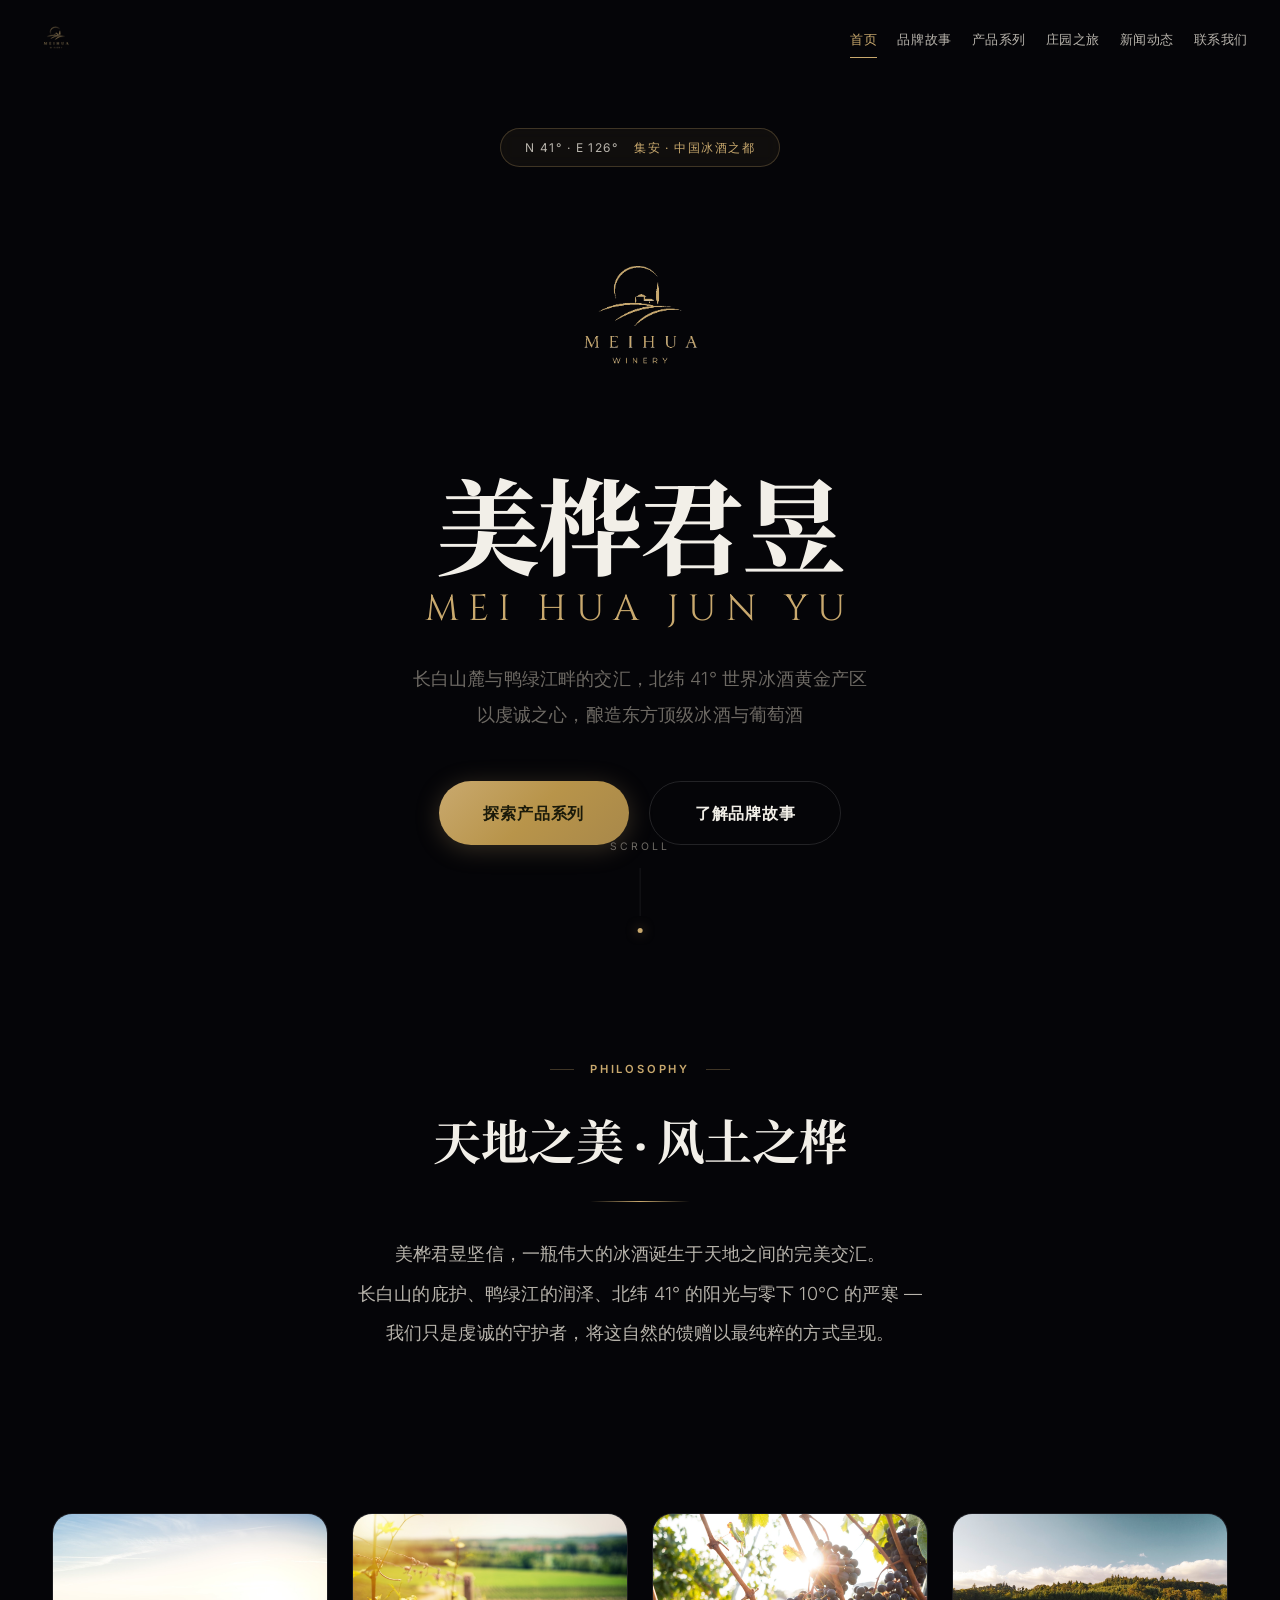
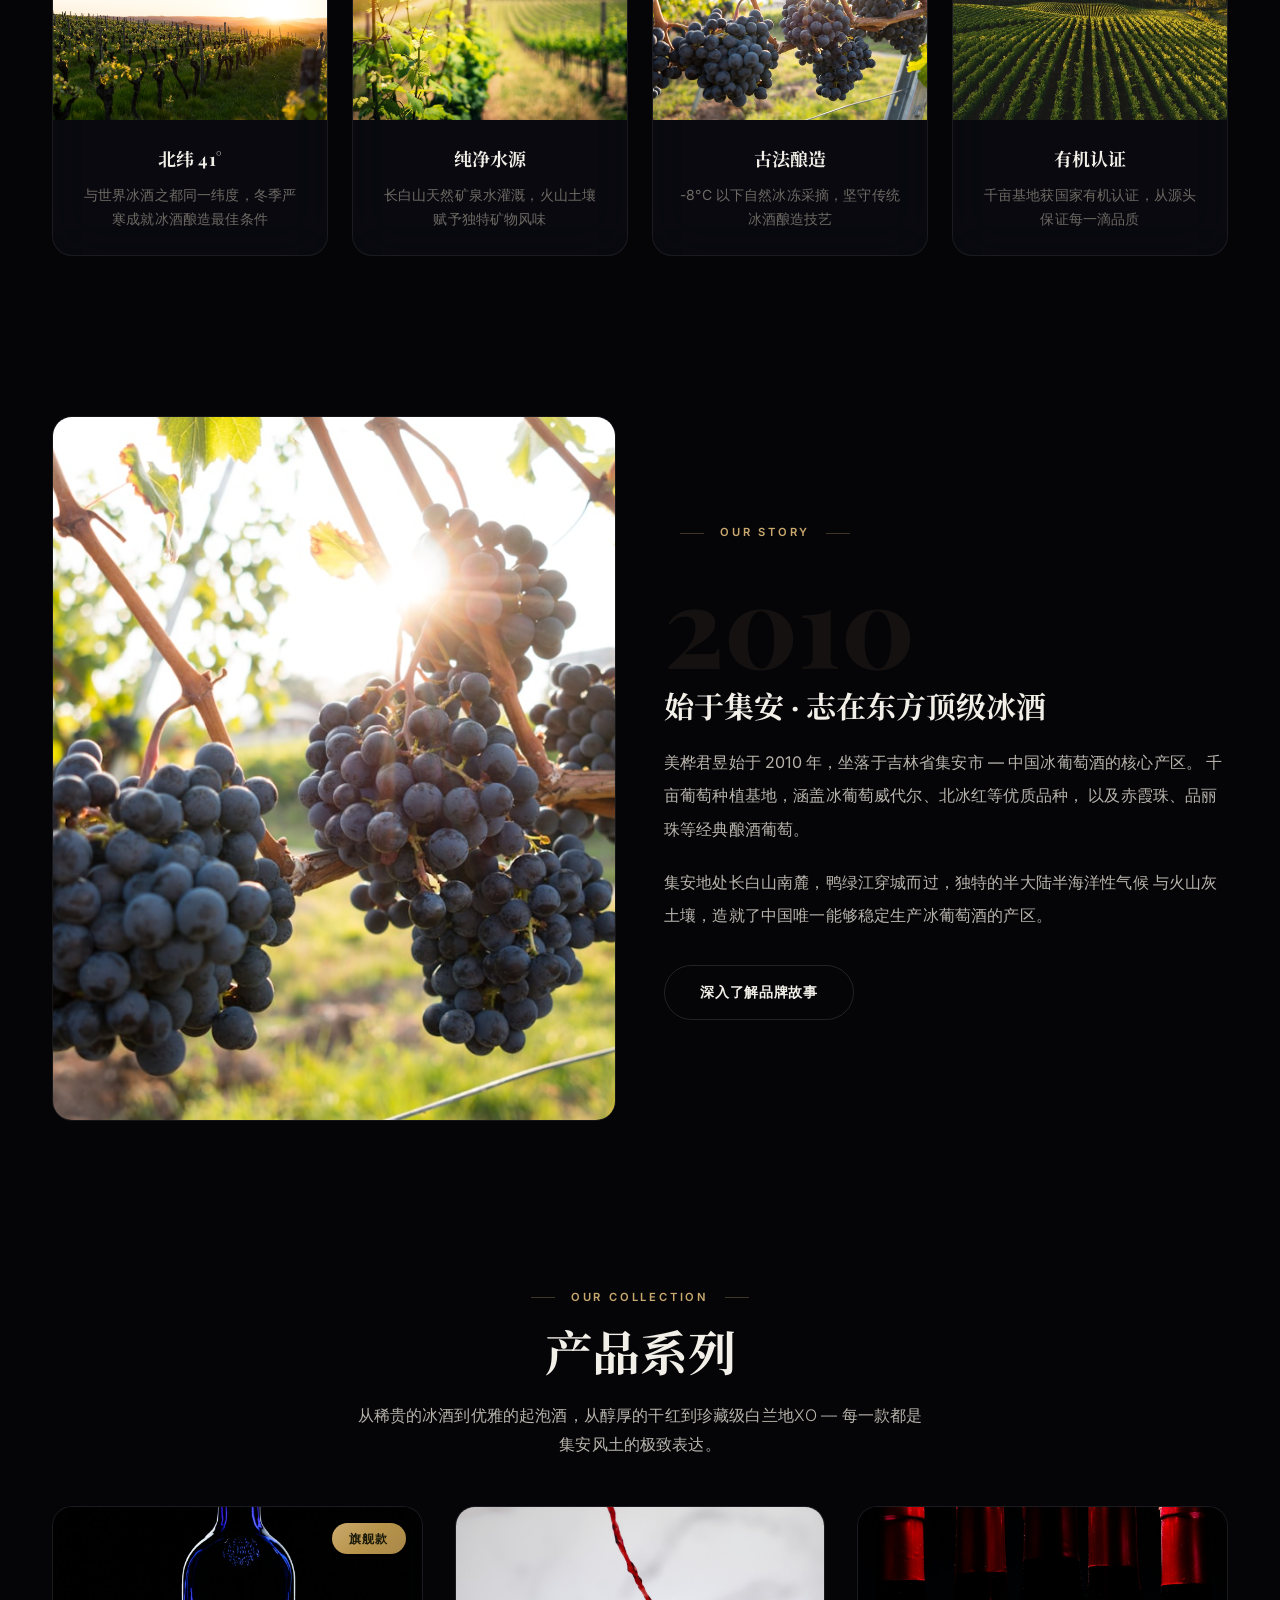
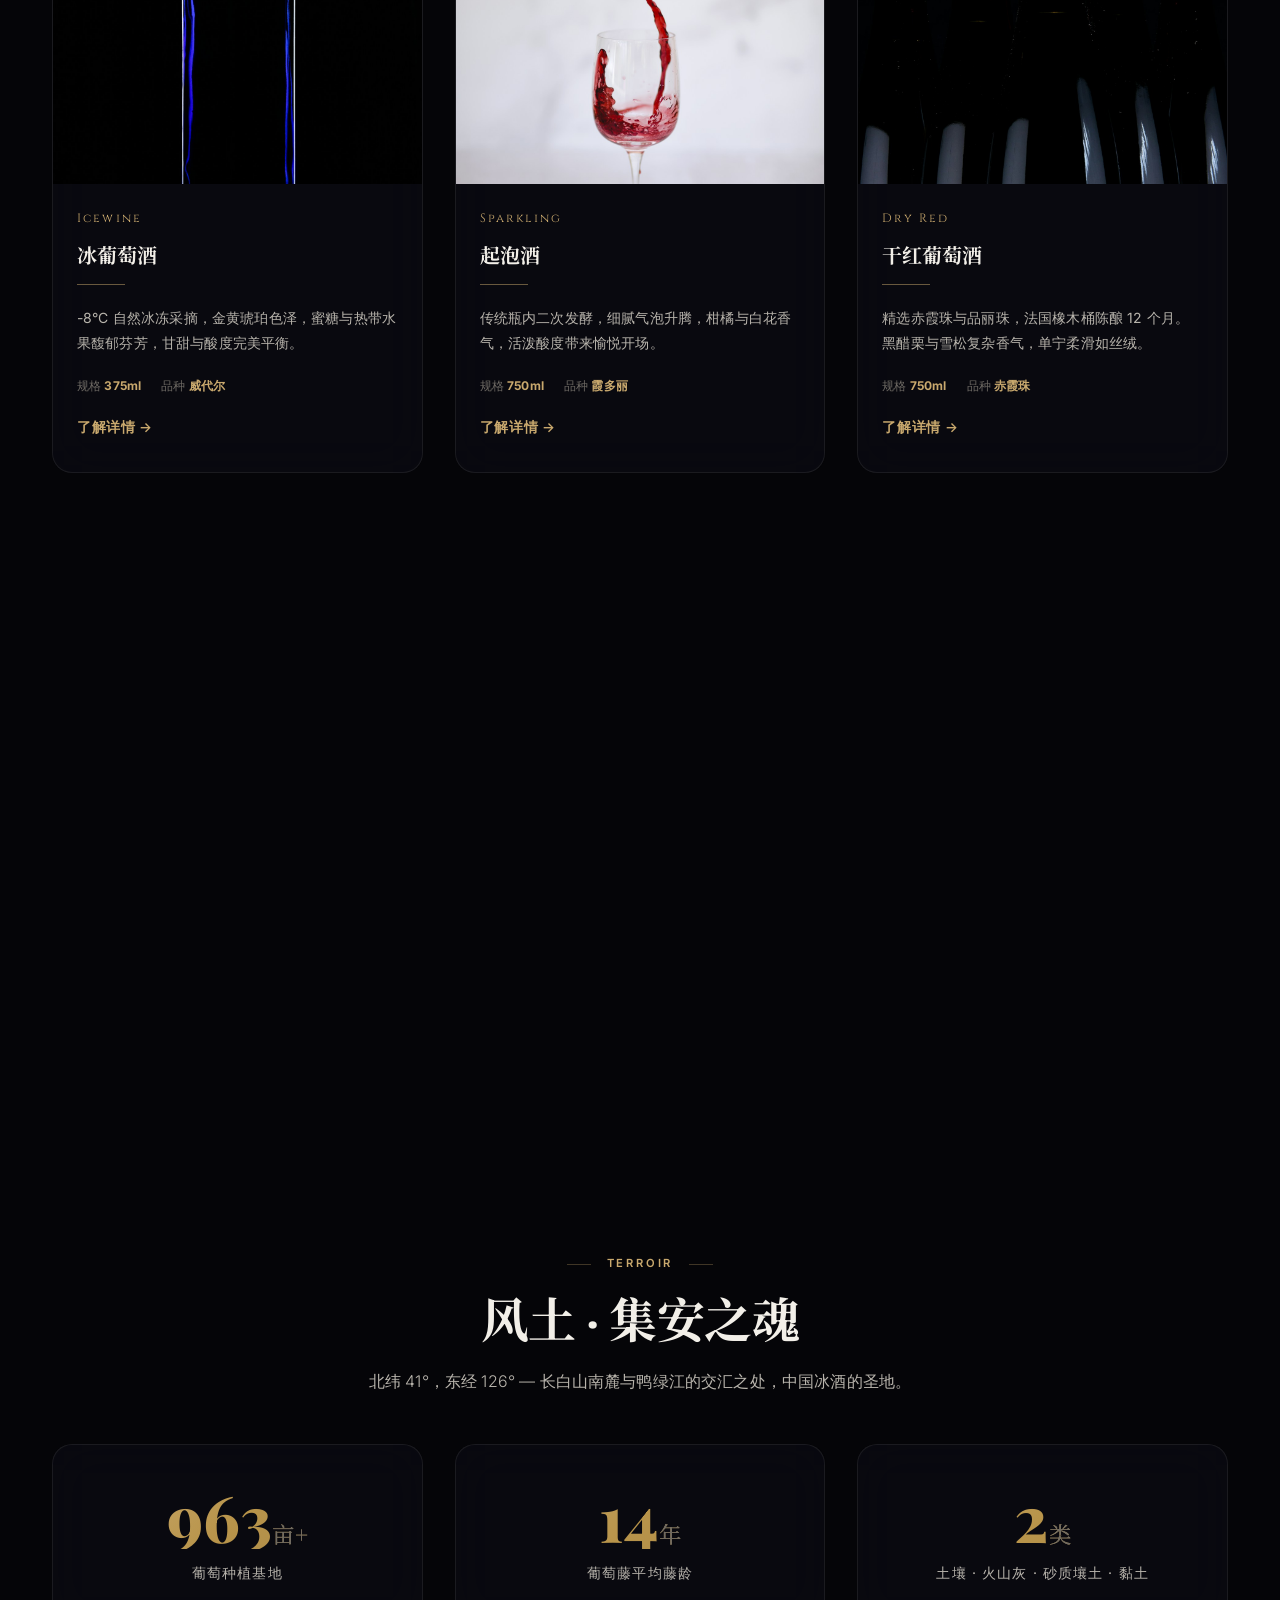
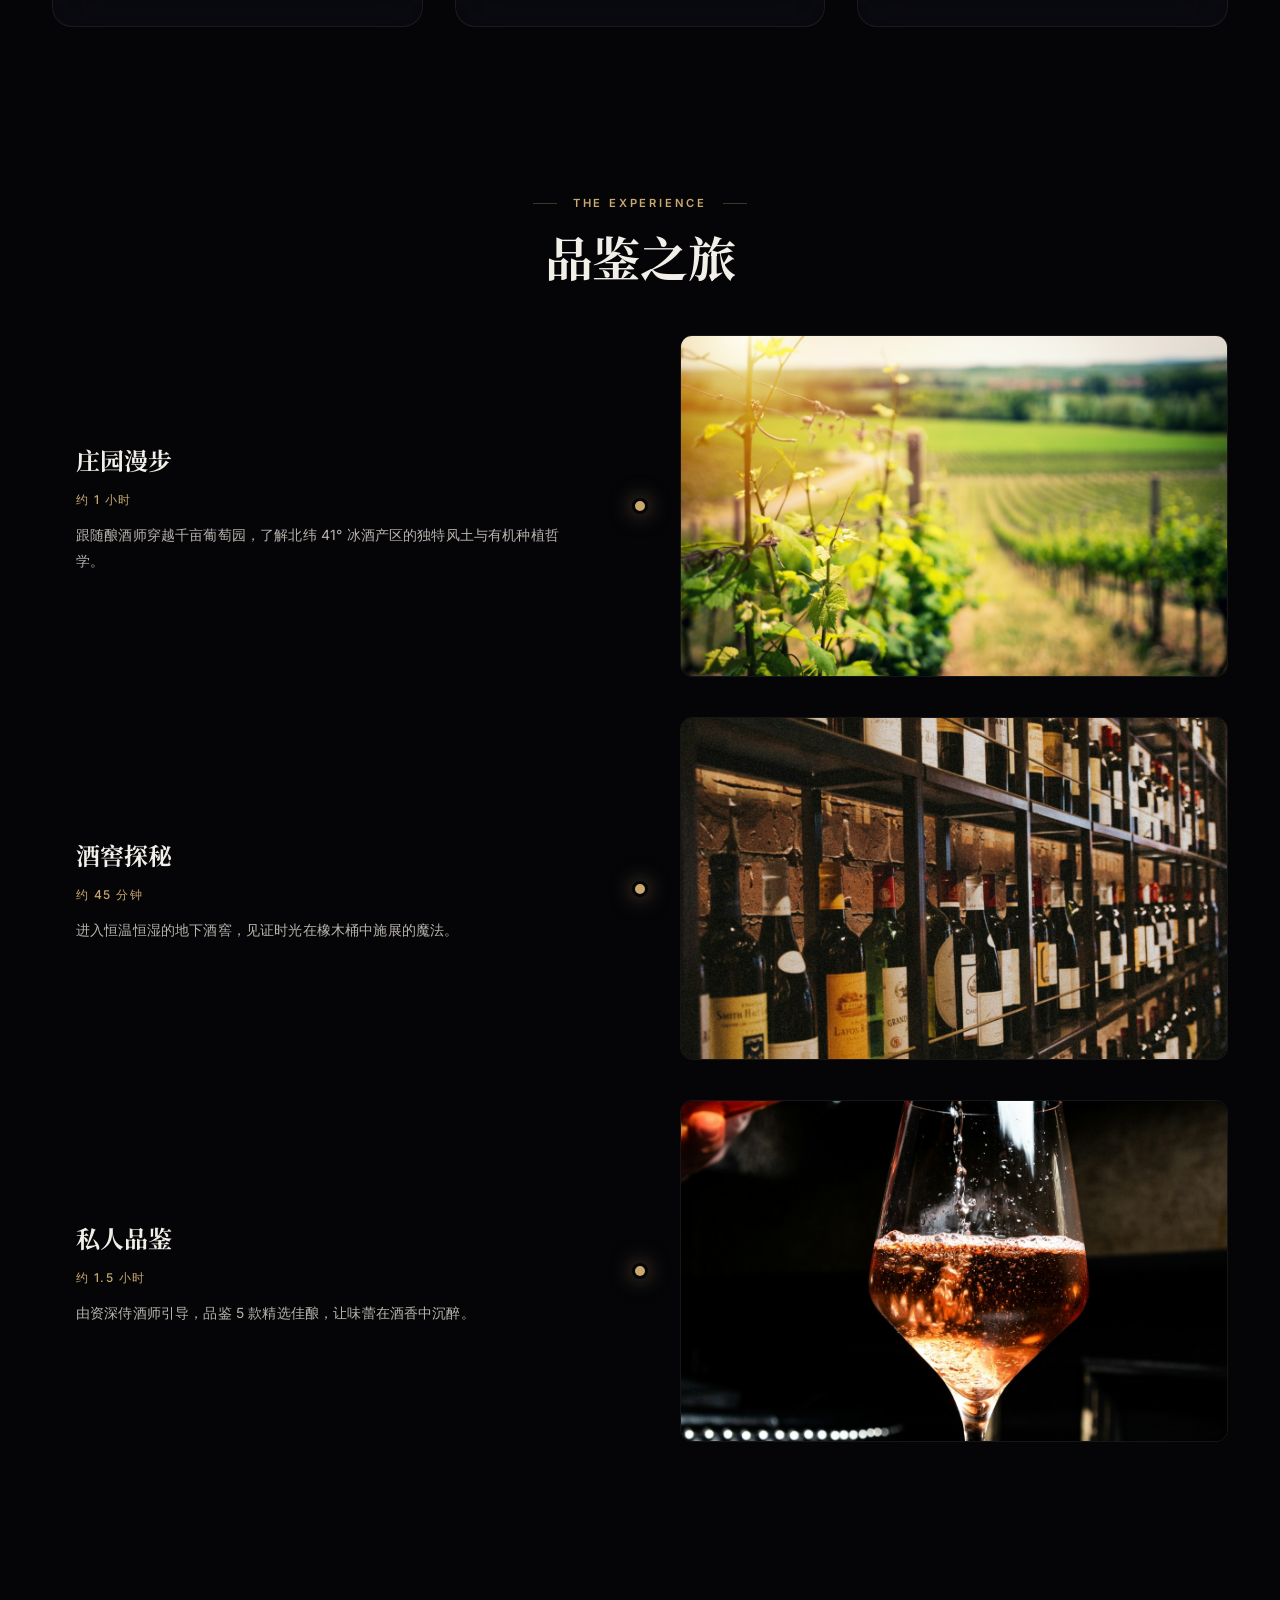
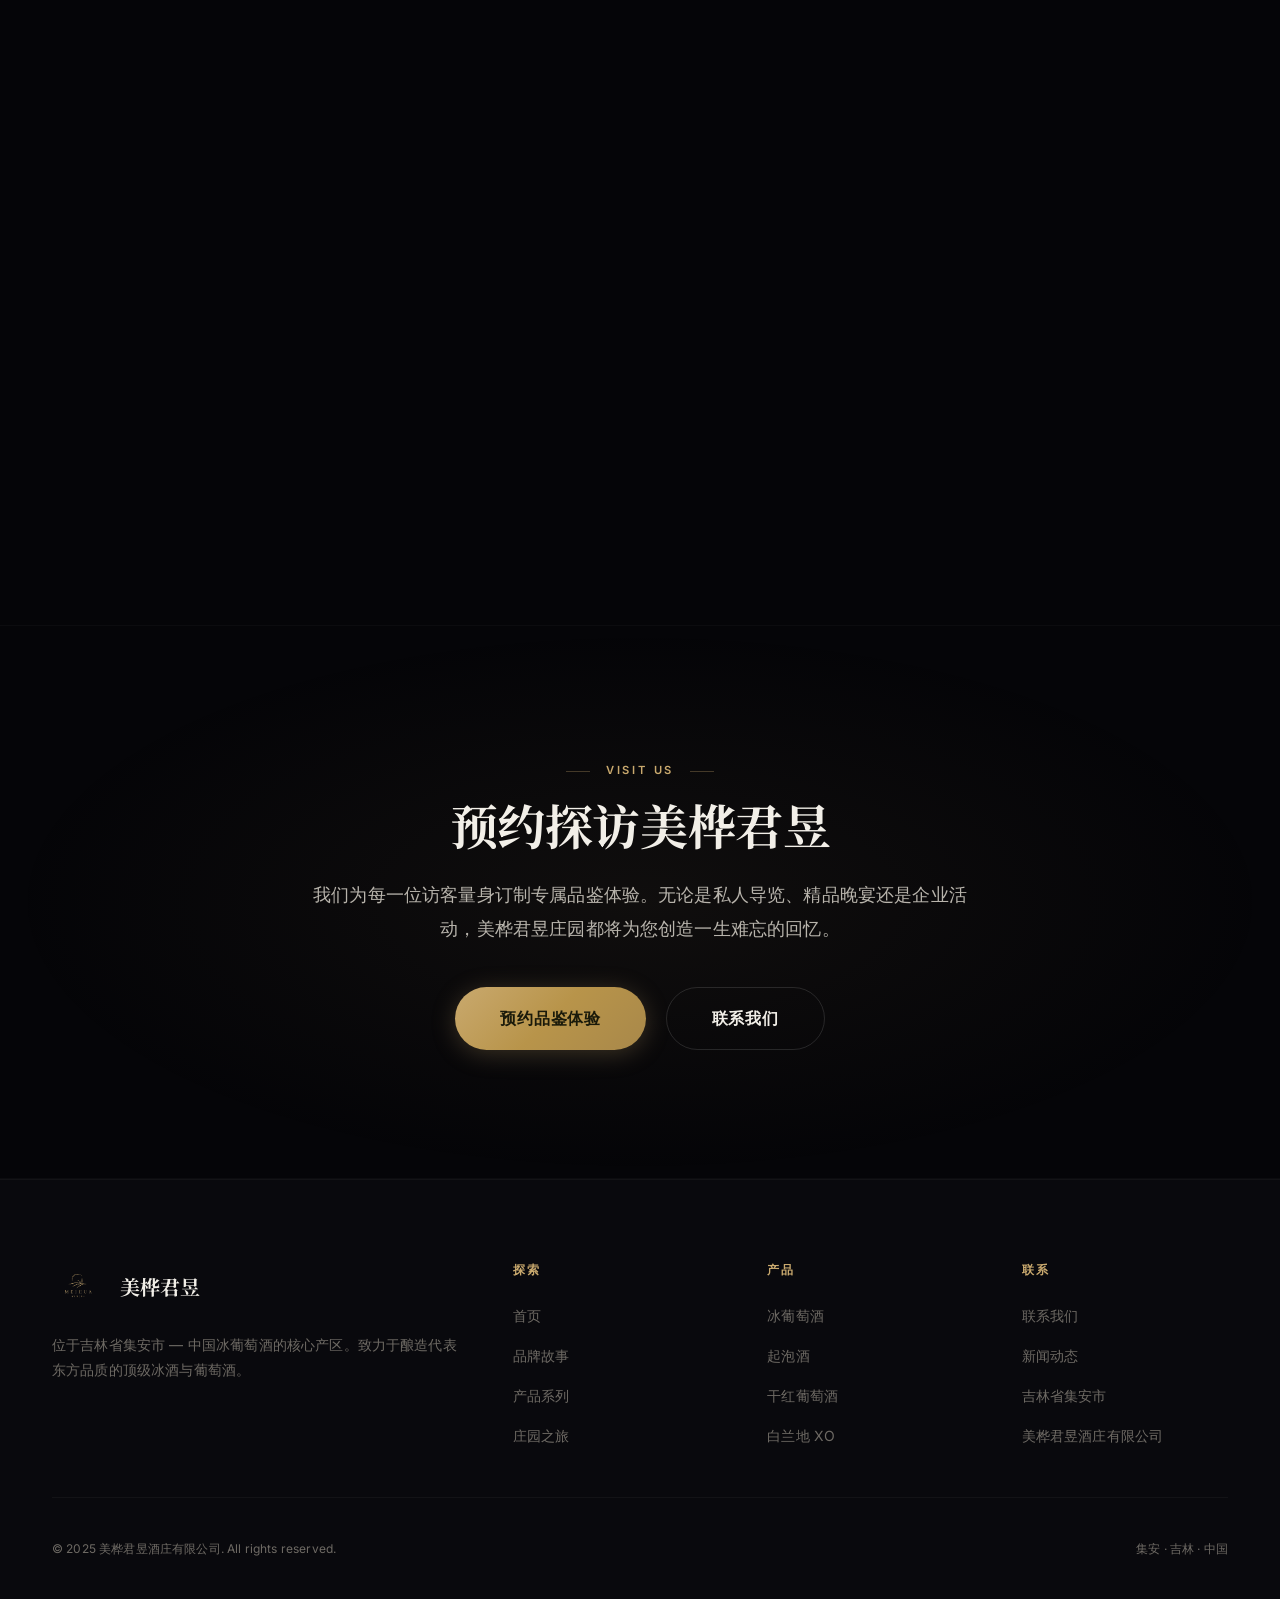
==== 2/index.html @ 8db1fc1c "Deploy second wine estate site under /2" ====
<!DOCTYPE html>
<html lang="zh-CN">
<head>
<meta charset="UTF-8">
<meta name="viewport" content="width=device-width, initial-scale=1.0">
<meta name="description" content="美桦君昱 — 集安冰葡萄酒庄园，北纬41°冰酒黄金产区，酿造冰葡萄酒、起泡酒、干红、白兰地XO。">
<title>美桦君昱 | 集安精品冰葡萄酒庄园</title>
<link rel="preconnect" href="https://fonts.googleapis.com">
<link rel="preconnect" href="https://fonts.gstatic.com" crossorigin>
<link href="https://fonts.googleapis.com/css2?family=Cinzel:wght@400;500;600;700&family=Inter:wght@300;400;500;600;700;800;900&family=Noto+Serif+SC:wght@400;500;600;700;900&family=Playfair+Display:ital,wght@0,400;0,500;0,600;0,700;0,800;1,400;1,500&display=swap" rel="stylesheet">
<link rel="stylesheet" href="css/main.css">
</head>
<body>

<div class="page-transition" aria-hidden="true"></div>

<nav class="nav" role="navigation" aria-label="主导航">
  <div class="nav-brand">
    <a href="index.html"><img src="img/logo-nav.png" alt="美桦君昱" class="nav-logo-img"></a>
    <span class="nav-brand-text latin" style="font-size:0.75rem;color:var(--text-muted);letter-spacing:0.15em;">MEI HUA JUN YU</span>
  </div>
  <ul class="nav-links">
    <li><a href="index.html" class="active">首页</a></li>
    <li><a href="about/index.html">品牌故事</a></li>
    <li><a href="products/index.html">产品系列</a></li>
    <li><a href="tourism/index.html">庄园之旅</a></li>
    <li><a href="news/index.html">新闻动态</a></li>
    <li><a href="contact/index.html">联系我们</a></li>
  </ul>
  <button class="nav-toggle" aria-label="打开菜单" aria-expanded="false"><span></span><span></span><span></span></button>
</nav>

<div class="mobile-nav" aria-hidden="true">
  <button class="mobile-nav-close" aria-label="关闭菜单">&times;</button>
  <a href="index.html">首页</a><a href="about/index.html">品牌故事</a><a href="products/index.html">产品系列</a><a href="tourism/index.html">庄园之旅</a><a href="news/index.html">新闻动态</a><a href="contact/index.html">联系我们</a>
</div>

<!-- Hero -->
<section class="hero" id="hero">
  <div class="hero-content">
    <div class="hero-badge reveal">
      <span>N 41&deg; · E 126&deg;</span>
      <span style="color:var(--gold);">集安 · 中国冰酒之都</span>
    </div>
    <div class="hero-logo reveal reveal-delay-1">
      <img src="img/logo-web.png" alt="美桦君昱">
    </div>
    <h1 class="hero-title display reveal reveal-delay-2">
      <span style="display:block;">美桦君昱</span>
      <span style="display:block;font-size:0.35em;font-family:var(--font-latin);font-weight:400;letter-spacing:0.25em;color:var(--gold);margin-top:var(--space-2);">MEI HUA JUN YU</span>
    </h1>
    <p class="hero-subtitle reveal reveal-delay-3">
      长白山麓与鸭绿江畔的交汇，北纬 41&deg; 世界冰酒黄金产区<br>
      以虔诚之心，酿造东方顶级冰酒与葡萄酒
    </p>
    <div class="hero-actions reveal reveal-delay-4">
      <a href="products/index.html" class="btn btn-primary btn-lg">探索产品系列</a>
      <a href="about/index.html" class="btn btn-glass btn-lg">了解品牌故事</a>
    </div>
  </div>
  <div class="scroll-indicator">
    <span>SCROLL</span>
    <div class="scroll-line"></div>
    <div class="scroll-dot"></div>
  </div>
</section>

<!-- Philosophy -->
<section class="section-sm">
  <div class="container container-narrow">
    <div class="text-center reveal">
      <span class="section-label">Philosophy</span>
    </div>
    <h2 class="heading-xl text-center reveal" style="margin:var(--space-4) 0 var(--space-8);">天地之美 · 风土之桦</h2>
    <div class="glass-divider reveal"></div>
    <p class="text-center reveal reveal-delay-1" style="color:var(--text-secondary);font-size:var(--text-lg);line-height:2.2;font-weight:300;">
      美桦君昱坚信，一瓶伟大的冰酒诞生于天地之间的完美交汇。<br>
      长白山的庇护、鸭绿江的润泽、北纬 41&deg; 的阳光与零下 10&deg;C 的严寒 —<br>
      我们只是虔诚的守护者，将这自然的馈赠以最纯粹的方式呈现。
    </p>
  </div>
</section>

<!-- Features -->
<section class="section-sm">
  <div class="container">
    <div class="grid-4">
      <div class="glass-card reveal" style="text-align:center;">
        <div class="wine-card-img"><img src="img/photos/photo-1543418219-44e30b057fea.jpg" alt="北纬41°" loading="lazy"></div>
        <div style="padding:var(--space-6);">
          <h4 style="font-family:var(--font-display);font-size:var(--text-lg);margin-bottom:var(--space-2);">北纬 41&deg;</h4>
          <p style="font-size:var(--text-sm);color:var(--text-muted);line-height:1.7;">与世界冰酒之都同一纬度，冬季严寒成就冰酒酿造最佳条件</p>
        </div>
      </div>
      <div class="glass-card reveal reveal-delay-1" style="text-align:center;">
        <div class="wine-card-img"><img src="img/photos/photo-1526137630052-dc2c4693f0d5.jpg" alt="长白山水源" loading="lazy"></div>
        <div style="padding:var(--space-6);">
          <h4 style="font-family:var(--font-display);font-size:var(--text-lg);margin-bottom:var(--space-2);">纯净水源</h4>
          <p style="font-size:var(--text-sm);color:var(--text-muted);line-height:1.7;">长白山天然矿泉水灌溉，火山土壤赋予独特矿物风味</p>
        </div>
      </div>
      <div class="glass-card reveal reveal-delay-2" style="text-align:center;">
        <div class="wine-card-img"><img src="img/photos/photo-1537640538966-79f369143f8f.jpg" alt="古法采摘" loading="lazy"></div>
        <div style="padding:var(--space-6);">
          <h4 style="font-family:var(--font-display);font-size:var(--text-lg);margin-bottom:var(--space-2);">古法酿造</h4>
          <p style="font-size:var(--text-sm);color:var(--text-muted);line-height:1.7;">-8&deg;C 以下自然冰冻采摘，坚守传统冰酒酿造技艺</p>
        </div>
      </div>
      <div class="glass-card reveal reveal-delay-3" style="text-align:center;">
        <div class="wine-card-img"><img src="img/photos/photo-1563514227147-6d2ff665a6a0.jpg" alt="有机种植" loading="lazy"></div>
        <div style="padding:var(--space-6);">
          <h4 style="font-family:var(--font-display);font-size:var(--text-lg);margin-bottom:var(--space-2);">有机认证</h4>
          <p style="font-size:var(--text-sm);color:var(--text-muted);line-height:1.7;">千亩基地获国家有机认证，从源头保证每一滴品质</p>
        </div>
      </div>
    </div>
  </div>
</section>

<!-- Brand Story Teaser -->
<section class="section-sm">
  <div class="container">
    <div class="grid-2">
      <div class="reveal-left">
        <div class="img-card" style="aspect-ratio:4/5;">
          <img src="img/photos/photo-1537640538966-79f369143f8f.jpg" alt="美桦君昱葡萄园" loading="lazy">
        </div>
      </div>
      <div class="reveal-right">
        <span class="section-label">Our Story</span>
        <div style="font-family:var(--font-display);font-size:7rem;font-weight:800;line-height:1;color:var(--gold);opacity:0.08;margin:var(--space-2) 0;">2010</div>
        <h3 class="heading-lg" style="margin-bottom:var(--space-5);">始于集安 · 志在东方顶级冰酒</h3>
        <p style="color:var(--text-secondary);line-height:2.1;margin-bottom:1.2rem;">
          美桦君昱始于 2010 年，坐落于吉林省集安市 — 中国冰葡萄酒的核心产区。
          千亩葡萄种植基地，涵盖冰葡萄威代尔、北冰红等优质品种，
          以及赤霞珠、品丽珠等经典酿酒葡萄。
        </p>
        <p style="color:var(--text-secondary);line-height:2.1;margin-bottom:2rem;">
          集安地处长白山南麓，鸭绿江穿城而过，独特的半大陆半海洋性气候
          与火山灰土壤，造就了中国唯一能够稳定生产冰葡萄酒的产区。
        </p>
        <a href="about/index.html" class="btn btn-glass">深入了解品牌故事</a>
      </div>
    </div>
  </div>
</section>

<!-- Products -->
<section class="section-sm">
  <div class="container">
    <div class="section-header">
      <span class="section-label reveal">Our Collection</span>
      <h2 class="heading-xl reveal">产品系列</h2>
      <p class="reveal reveal-delay-1">从稀贵的冰酒到优雅的起泡酒，从醇厚的干红到珍藏级白兰地XO — 每一款都是集安风土的极致表达。</p>
    </div>
    <div class="grid-3">
      <div class="wine-card reveal">
        <div class="wine-card-img">
          <img src="img/photos/photo-1557871318-4136a587b30a.jpg" alt="冰葡萄酒" loading="lazy">
          <div class="wine-card-badge">旗舰款</div>
        </div>
        <div class="wine-card-body">
          <div class="wine-card-type">Icewine</div>
          <h4 class="wine-card-name">冰葡萄酒</h4>
          <div class="wine-card-line"></div>
          <p class="wine-card-desc">-8&deg;C 自然冰冻采摘，金黄琥珀色泽，蜜糖与热带水果馥郁芬芳，甘甜与酸度完美平衡。</p>
          <div class="wine-card-meta">
            <div>规格 <strong style="color:var(--gold);">375ml</strong></div>
            <div>品种 <strong style="color:var(--gold);">威代尔</strong></div>
          </div>
          <a href="products/detail.html" style="display:inline-block;margin-top:1.25rem;color:var(--gold);font-size:0.85rem;font-weight:600;letter-spacing:0.05em;">了解详情 →</a>
        </div>
      </div>
      <div class="wine-card reveal reveal-delay-1">
        <div class="wine-card-img"><img src="img/photos/photo-1586636539865-52064fb82ba3.jpg" alt="起泡酒" loading="lazy"></div>
        <div class="wine-card-body">
          <div class="wine-card-type">Sparkling</div>
          <h4 class="wine-card-name">起泡酒</h4>
          <div class="wine-card-line"></div>
          <p class="wine-card-desc">传统瓶内二次发酵，细腻气泡升腾，柑橘与白花香气，活泼酸度带来愉悦开场。</p>
          <div class="wine-card-meta">
            <div>规格 <strong style="color:var(--gold);">750ml</strong></div>
            <div>品种 <strong style="color:var(--gold);">霞多丽</strong></div>
          </div>
          <a href="products/detail.html" style="display:inline-block;margin-top:1.25rem;color:var(--gold);font-size:0.85rem;font-weight:600;letter-spacing:0.05em;">了解详情 →</a>
        </div>
      </div>
      <div class="wine-card reveal reveal-delay-2">
        <div class="wine-card-img"><img src="img/photos/photo-1554230561-31bdc707b537.jpg" alt="干红" loading="lazy"></div>
        <div class="wine-card-body">
          <div class="wine-card-type">Dry Red</div>
          <h4 class="wine-card-name">干红葡萄酒</h4>
          <div class="wine-card-line"></div>
          <p class="wine-card-desc">精选赤霞珠与品丽珠，法国橡木桶陈酿 12 个月。黑醋栗与雪松复杂香气，单宁柔滑如丝绒。</p>
          <div class="wine-card-meta">
            <div>规格 <strong style="color:var(--gold);">750ml</strong></div>
            <div>品种 <strong style="color:var(--gold);">赤霞珠</strong></div>
          </div>
          <a href="products/detail.html" style="display:inline-block;margin-top:1.25rem;color:var(--gold);font-size:0.85rem;font-weight:600;letter-spacing:0.05em;">了解详情 →</a>
        </div>
      </div>
    </div>
    <div style="max-width:380px;margin:2.5rem auto 0;" class="reveal">
      <div class="wine-card">
        <div class="wine-card-img"><img src="img/photos/photo-1640785771979-b85145443664.jpg" alt="白兰地XO" loading="lazy"></div>
        <div class="wine-card-body text-center">
          <div class="wine-card-type" style="color:var(--wine-light);">Brandy XO</div>
          <h4 class="wine-card-name">白兰地 XO</h4>
          <div class="wine-card-line" style="background:var(--gradient-wine);margin-left:auto;margin-right:auto;"></div>
          <p class="wine-card-desc">法国利穆赞橡木桶陈酿 10 年以上，琥珀色酒液散发香草、干果与橡木醇厚芬芳，口感圆润绵长。</p>
          <div class="wine-card-meta" style="justify-content:center;">
            <div>规格 <strong style="color:var(--wine-light);">700ml</strong></div>
            <div>陈酿 <strong style="color:var(--wine-light);">10 年+</strong></div>
          </div>
          <a href="products/detail.html" style="display:inline-block;margin-top:1.25rem;color:var(--wine-light);font-size:0.85rem;font-weight:600;letter-spacing:0.05em;">了解详情 →</a>
        </div>
      </div>
    </div>
  </div>
</section>

<!-- Terroir Stats -->
<section class="section-sm">
  <div class="container">
    <div class="section-header">
      <span class="section-label reveal">Terroir</span>
      <h2 class="heading-xl reveal">风土 · 集安之魂</h2>
      <p class="reveal reveal-delay-1">北纬 41&deg;，东经 126&deg; — 长白山南麓与鸭绿江的交汇之处，中国冰酒的圣地。</p>
    </div>
    <div class="grid-3">
      <div class="stat-card reveal">
        <div class="stat-number" data-count="1000">0<span>亩+</span></div>
        <div class="stat-label">葡萄种植基地</div>
      </div>
      <div class="stat-card reveal reveal-delay-1">
        <div class="stat-number" data-count="15">0<span>年</span></div>
        <div class="stat-label">葡萄藤平均藤龄</div>
      </div>
      <div class="stat-card reveal reveal-delay-2">
        <div class="stat-number" data-count="3">0<span>类</span></div>
        <div class="stat-label">土壤 · 火山灰 · 砂质壤土 · 黏土</div>
      </div>
    </div>
  </div>
</section>

<!-- Experience Timeline -->
<section class="section-sm">
  <div class="container">
    <div class="section-header">
      <span class="section-label reveal">The Experience</span>
      <h2 class="heading-xl reveal">品鉴之旅</h2>
    </div>
    <div class="timeline">
      <div class="timeline-item reveal">
        <div class="timeline-content"><h4>庄园漫步</h4><div class="time">约 1 小时</div><p>跟随酿酒师穿越千亩葡萄园，了解北纬 41&deg; 冰酒产区的独特风土与有机种植哲学。</p></div>
        <div class="timeline-dot"></div>
        <img class="timeline-img" src="img/photos/photo-1526137630052-dc2c4693f0d5.jpg" alt="庄园漫步" loading="lazy">
      </div>
      <div class="timeline-item reveal">
        <img class="timeline-img" src="img/photos/photo-1578911373434-0cb395d2cbfb.jpg" alt="酒窖探秘" loading="lazy">
        <div class="timeline-dot"></div>
        <div class="timeline-content"><h4>酒窖探秘</h4><div class="time">约 45 分钟</div><p>进入恒温恒湿的地下酒窖，见证时光在橡木桶中施展的魔法。</p></div>
      </div>
      <div class="timeline-item reveal">
        <div class="timeline-content"><h4>私人品鉴</h4><div class="time">约 1.5 小时</div><p>由资深侍酒师引导，品鉴 5 款精选佳酿，让味蕾在酒香中沉醉。</p></div>
        <div class="timeline-dot"></div>
        <img class="timeline-img" src="img/photos/photo-1547595628-c61a29f496f0.jpg" alt="私人品鉴" loading="lazy">
      </div>
    </div>
    <div class="text-center reveal" style="margin-top:var(--space-12);">
      <a href="tourism/index.html" class="btn btn-primary btn-lg">探索庄园体验</a>
    </div>
  </div>
</section>

<!-- Gallery -->
<section class="section-sm">
  <div class="container">
    <div class="section-header">
      <span class="section-label reveal">Gallery</span>
      <h2 class="heading-xl reveal">庄园掠影</h2>
    </div>
    <div class="gallery-grid">
      <div class="img-card reveal" style="aspect-ratio:1;"><img src="img/photos/photo-1563514227147-6d2ff665a6a0.jpg" alt="庄园全景" loading="lazy"><div class="img-card-overlay"><h5>庄园全景</h5><span>集安 · 吉林</span></div></div>
      <div class="img-card reveal reveal-delay-1" style="aspect-ratio:1;"><img src="img/photos/photo-1537640538966-79f369143f8f.jpg" alt="手工采摘" loading="lazy"><div class="img-card-overlay"><h5>手工采摘</h5><span>每年冬季</span></div></div>
      <div class="img-card reveal reveal-delay-2" style="aspect-ratio:1;"><img src="img/photos/photo-1560089168-4169937e37d5.jpg" alt="橡木桶陈酿" loading="lazy"><div class="img-card-overlay"><h5>橡木桶陈酿</h5><span>法国橡木桶</span></div></div>
      <div class="img-card reveal reveal-delay-3" style="aspect-ratio:1;"><img src="img/photos/photo-1585553616435-2dc0a54e271d.jpg" alt="庄园品鉴厅" loading="lazy"><div class="img-card-overlay"><h5>私享品鉴厅</h5><span>庄园内部</span></div></div>
    </div>
  </div>
</section>

<!-- CTA -->
<section class="cta-section" id="visit">
  <div class="cta-content">
    <span class="section-label reveal">Visit Us</span>
    <h2 class="heading-xl reveal">预约探访美桦君昱</h2>
    <p class="reveal reveal-delay-1">我们为每一位访客量身订制专属品鉴体验。无论是私人导览、精品晚宴还是企业活动，美桦君昱庄园都将为您创造一生难忘的回忆。</p>
    <div class="cta-buttons reveal reveal-delay-2">
      <a href="tourism/index.html" class="btn btn-primary btn-lg">预约品鉴体验</a>
      <a href="contact/index.html" class="btn btn-glass btn-lg">联系我们</a>
    </div>
  </div>
</section>

<footer class="footer" role="contentinfo">
  <div class="container">
    <div class="footer-grid">
      <div>
        <div class="footer-brand"><img src="img/logo-web.png" alt="美桦君昱" class="footer-logo"><span class="footer-brand-name">美桦君昱</span></div>
        <p class="footer-desc">位于吉林省集安市 — 中国冰葡萄酒的核心产区。致力于酿造代表东方品质的顶级冰酒与葡萄酒。</p>
      </div>
      <div><h6>探索</h6><ul><li><a href="index.html">首页</a></li><li><a href="about/index.html">品牌故事</a></li><li><a href="products/index.html">产品系列</a></li><li><a href="tourism/index.html">庄园之旅</a></li></ul></div>
      <div><h6>产品</h6><ul><li><a href="products/index.html">冰葡萄酒</a></li><li><a href="products/index.html">起泡酒</a></li><li><a href="products/index.html">干红葡萄酒</a></li><li><a href="products/index.html">白兰地 XO</a></li></ul></div>
      <div><h6>联系</h6><ul><li><a href="contact/index.html">联系我们</a></li><li><a href="news/index.html">新闻动态</a></li><li><a href="#">吉林省集安市</a></li><li><a href="#">美桦君昱酒庄有限公司</a></li></ul></div>
    </div>
    <div class="footer-bottom"><span>&copy; 2025 美桦君昱酒庄有限公司. All rights reserved.</span><span>集安 · 吉林 · 中国</span></div>
  </div>
</footer>

<button class="back-to-top" aria-label="返回顶部">
  <svg width="16" height="16" viewBox="0 0 24 24" fill="none" stroke="currentColor" stroke-width="2"><path d="M18 15l-6-6-6 6"/></svg>
</button>

<script src="js/main.js"></script>
</body>
</html>
---- 2/css/main.css ----
/* ============================================================
   美桦君昱 MEI HUA JUN YU — Main CSS v6.0
   Refined Liquid Glass Design System
   Enhanced typography, spacing, and visual hierarchy
   ============================================================ */

/* ----- Design Tokens ----- */
:root {
  --bg-deep: #050508;
  --bg-primary: #09090d;
  --bg-secondary: #0e0e16;
  --bg-card: #111118;

  --gold: #c9a96e;
  --gold-light: #dfc390;
  --gold-dark: #a8884a;
  --gold-pale: rgba(201,169,110,0.08);
  --wine: #a8325a;
  --wine-light: #c94a72;
  --wine-dark: #7a1f3d;

  --text-primary: #f2efe8;
  --text-secondary: #b8b4ac;
  --text-muted: #6e6a64;

  --glass-bg: rgba(14, 14, 22, 0.55);
  --glass-border: rgba(255, 255, 255, 0.07);
  --glass-border-hover: rgba(201,169,110,0.25);
  --glass-blur: 24px;

  --font-body: 'Inter', -apple-system, BlinkMacSystemFont, sans-serif;
  --font-display: 'Playfair Display', 'Noto Serif SC', serif;
  --font-latin: 'Cinzel', serif;
  --font-sc: 'Noto Serif SC', serif;

  --nav-height: 76px;

  --text-xs: 0.75rem;
  --text-sm: 0.875rem;
  --text-base: 1rem;
  --text-lg: 1.125rem;
  --text-xl: 1.25rem;
  --text-2xl: 1.5rem;
  --text-3xl: 1.875rem;
  --text-4xl: 2.25rem;
  --text-5xl: 3rem;
  --text-6xl: 4rem;
  --text-7xl: 5rem;
  --text-8xl: 6.5rem;

  --space-1: 0.25rem;
  --space-2: 0.5rem;
  --space-3: 0.75rem;
  --space-4: 1rem;
  --space-5: 1.25rem;
  --space-6: 1.5rem;
  --space-8: 2rem;
  --space-10: 2.5rem;
  --space-12: 3rem;
  --space-16: 4rem;
  --space-20: 5rem;
  --space-24: 6rem;
  --space-32: 8rem;

  --radius-sm: 8px;
  --radius-md: 12px;
  --radius-lg: 20px;
  --radius-xl: 28px;

  --gradient-gold: linear-gradient(135deg, var(--gold) 0%, #b8944a 50%, var(--gold-dark) 100%);
  --gradient-wine: linear-gradient(135deg, var(--wine-light) 0%, var(--wine) 100%);
  --gradient-overlay: radial-gradient(ellipse at center, rgba(201,169,110,0.06) 0%, transparent 70%);
}

/* ----- Reset ----- */
*, *::before, *::after { box-sizing: border-box; margin: 0; padding: 0; }
html { scroll-behavior: smooth; -webkit-font-smoothing: antialiased; -moz-osx-font-smoothing: grayscale; }
body {
  font-family: var(--font-body);
  font-size: var(--text-base);
  line-height: 1.75;
  color: var(--text-primary);
  background: var(--bg-deep);
  overflow-x: hidden;
  min-height: 100vh;
  letter-spacing: 0.01em;
}
img { max-width: 100%; height: auto; display: block; }
a { color: inherit; text-decoration: none; transition: color 0.3s ease, border-color 0.3s ease; }
ul { list-style: none; }

/* ----- Particle & Splash Canvas ----- */
#particle-canvas, #splash-canvas {
  position: fixed; top: 0; left: 0; width: 100%; height: 100%;
  pointer-events: none; z-index: 0;
}
#splash-canvas { mix-blend-mode: screen; z-index: 0; }

/* ----- Page Transition ----- */
.page-transition {
  position: fixed; inset: 0; z-index: 9999;
  background: var(--bg-deep);
  opacity: 0; pointer-events: none;
  transition: opacity 0.5s ease;
}
.page-transition.active { opacity: 1; pointer-events: all; }

/* ============================================================
   NAVIGATION
   ============================================================ */
.nav {
  position: fixed; top: 0; left: 0; right: 0; z-index: 1000;
  display: flex; align-items: center; justify-content: space-between;
  padding: 0 var(--space-8);
  height: var(--nav-height);
  transition: background 0.5s, backdrop-filter 0.5s, box-shadow 0.5s;
}
.nav.scrolled {
  background: rgba(5,5,8,0.78);
  backdrop-filter: blur(20px);
  -webkit-backdrop-filter: blur(20px);
  box-shadow: 0 1px 0 rgba(255,255,255,0.04);
}
.nav-brand { display: flex; align-items: center; gap: var(--space-3); }
.nav-logo-img { height: 48px; width: auto; }
.nav-brand-text { display: none; }
.nav-links { display: flex; gap: var(--space-5); align-items: center; flex-shrink: 0; }
.nav-links a {
  font-size: 0.82rem; font-weight: 500;
  letter-spacing: 0.04em; color: var(--text-secondary);
  position: relative; padding: var(--space-2) 0;
  transition: color 0.3s; white-space: nowrap;
}
.nav-links a::after {
  content: ''; position: absolute; bottom: -3px; left: 0; width: 0; height: 1.5px;
  background: var(--gold); transition: width 0.35s cubic-bezier(0.4, 0, 0.2, 1);
}
.nav-links a:hover, .nav-links a.active { color: var(--gold); }
.nav-links a:hover::after, .nav-links a.active::after { width: 100%; }

.nav-toggle {
  display: none; flex-direction: column; gap: 6px;
  background: none; border: none; cursor: pointer; padding: 4px; z-index: 1001;
}
.nav-toggle span {
  display: block; width: 26px; height: 1.5px;
  background: var(--text-primary); border-radius: 1px;
  transition: transform 0.3s ease, opacity 0.2s ease;
}
.nav-toggle.active span:nth-child(1) { transform: translateY(7.5px) rotate(45deg); }
.nav-toggle.active span:nth-child(2) { opacity: 0; }
.nav-toggle.active span:nth-child(3) { transform: translateY(-7.5px) rotate(-45deg); }

/* Mobile Nav */
.mobile-nav {
  position: fixed; inset: 0; z-index: 999;
  background: rgba(5,5,8,0.97);
  backdrop-filter: blur(24px);
  -webkit-backdrop-filter: blur(24px);
  display: flex; flex-direction: column; align-items: center; justify-content: center; gap: var(--space-10);
  opacity: 0; pointer-events: none; transition: opacity 0.45s ease;
}
.mobile-nav.open { opacity: 1; pointer-events: all; }
.mobile-nav a {
  font-size: var(--text-3xl); font-family: var(--font-display); font-weight: 500;
  color: var(--text-secondary); letter-spacing: 0.1em;
  transition: color 0.3s;
}
.mobile-nav a:hover { color: var(--gold); }
.mobile-nav-close {
  position: absolute; top: var(--space-6); right: var(--space-8);
  background: none; border: none; font-size: 2rem; line-height: 1; color: var(--text-secondary);
  cursor: pointer; transition: color 0.3s;
}
.mobile-nav-close:hover { color: var(--gold); }

/* ============================================================
   HERO — HOME
   ============================================================ */
.hero {
  position: relative; min-height: 100vh; min-height: 100dvh;
  display: flex; align-items: center; justify-content: center; text-align: center;
  padding: var(--space-32) var(--space-8); z-index: 1;
}
.hero-content { max-width: 860px; position: relative; }
.hero-badge {
  display: inline-flex; gap: var(--space-4); align-items: center;
  padding: var(--space-2) var(--space-6);
  border: 1px solid rgba(201,169,110,0.25);
  border-radius: 100px;
  font-size: var(--text-xs); letter-spacing: 0.12em;
  color: var(--text-secondary); margin-bottom: var(--space-10);
  background: rgba(201,169,110,0.06);
  backdrop-filter: blur(8px);
  -webkit-backdrop-filter: blur(8px);
}
.hero-logo { margin-bottom: var(--space-10); }
.hero-logo img { width: 220px; max-width: 80vw; margin: 0 auto; }
.hero-title {
  font-family: var(--font-display); font-size: var(--text-8xl);
  font-weight: 800; line-height: 1.1; margin-bottom: var(--space-8);
  letter-spacing: -0.02em;
}
.hero-subtitle {
  font-size: var(--text-lg); color: var(--text-muted);
  line-height: 2; margin-bottom: var(--space-12); font-weight: 300;
  max-width: 560px; margin-left: auto; margin-right: auto;
}
.hero-actions { display: flex; gap: var(--space-5); justify-content: center; flex-wrap: wrap; }

/* Scroll Indicator */
.scroll-indicator {
  position: absolute; bottom: var(--space-10); left: 50%; transform: translateX(-50%);
  display: flex; flex-direction: column; align-items: center; gap: var(--space-3);
  font-size: 0.65rem; letter-spacing: 0.3em; color: var(--text-muted);
}
.scroll-line { width: 1px; height: 48px; background: rgba(255,255,255,0.08); }
.scroll-dot {
  width: 5px; height: 5px; border-radius: 50%; background: var(--gold);
  box-shadow: 0 0 12px rgba(201,169,110,0.6);
  animation: scrollPulse 2.2s ease-in-out infinite;
}
@keyframes scrollPulse {
  0%, 100% { opacity: 0.2; transform: translateY(-24px); }
  50% { opacity: 1; transform: translateY(0); }
}

/* ============================================================
   PAGE HERO (INNER PAGES)
   ============================================================ */
.page-hero {
  position: relative; height: 58vh; min-height: 420px;
  display: flex; align-items: center; justify-content: center; text-align: center;
  overflow: hidden; z-index: 1;
}
.page-hero-bg { position: absolute; inset: 0; }
.page-hero-bg img { width: 100%; height: 100%; object-fit: cover; }
.page-hero-bg::after {
  content: ''; position: absolute; inset: 0;
  background: linear-gradient(to bottom,
    rgba(5,5,8,0.3) 0%,
    rgba(5,5,8,0.6) 40%,
    rgba(5,5,8,0.85) 70%,
    var(--bg-deep) 100%);
}
.page-hero-content { position: relative; z-index: 2; max-width: 720px; padding: 0 var(--space-8); }
.page-hero-title {
  font-family: var(--font-display); font-size: var(--text-6xl);
  font-weight: 800; letter-spacing: -0.01em; line-height: 1.15;
  margin: var(--space-4) 0 var(--space-5);
}
.page-hero-subtitle {
  font-size: var(--text-lg); color: var(--text-secondary);
  font-weight: 300; letter-spacing: 0.08em;
}

/* ============================================================
   SECTIONS
   ============================================================ */
.section-sm { padding: var(--space-20) 0; position: relative; z-index: 1; }
.section { padding: var(--space-32) 0; position: relative; z-index: 1; }
.container { max-width: 1240px; margin: 0 auto; padding: 0 var(--space-8); }
.container-narrow { max-width: 800px; }
.section-header { text-align: center; margin-bottom: var(--space-12); }
.section-header p {
  margin-top: var(--space-5); color: var(--text-secondary);
  max-width: 580px; margin-left: auto; margin-right: auto;
  font-size: var(--text-base); line-height: 1.8; font-weight: 300;
}
.section-label {
  display: inline-block;
  font-size: 0.7rem; letter-spacing: 0.25em; text-transform: uppercase;
  color: var(--gold); font-weight: 600;
  margin-bottom: var(--space-4);
  position: relative;
}
.section-label::before, .section-label::after {
  content: ''; display: inline-block; width: 24px; height: 1px;
  background: rgba(201,169,110,0.3);
  vertical-align: middle; margin: 0 var(--space-4);
}

/* ============================================================
   TYPOGRAPHY
   ============================================================ */
.heading-xl { font-family: var(--font-display); font-size: var(--text-5xl); font-weight: 700; letter-spacing: -0.01em; line-height: 1.2; }
.heading-lg { font-family: var(--font-display); font-size: var(--text-3xl); font-weight: 700; letter-spacing: 0; line-height: 1.3; }
.heading-md { font-family: var(--font-display); font-size: var(--text-2xl); font-weight: 600; line-height: 1.35; }
.display { font-size: var(--text-8xl); }
.latin { font-family: var(--font-latin); }
.text-center { text-align: center; }

/* ============================================================
   BUTTONS
   ============================================================ */
.btn {
  display: inline-flex; align-items: center; justify-content: center; gap: var(--space-2);
  padding: 0.9rem 2.2rem; border-radius: 100px;
  font-size: var(--text-sm); font-weight: 600; letter-spacing: 0.05em;
  cursor: pointer; transition: all 0.35s cubic-bezier(0.4, 0, 0.2, 1);
  border: none; white-space: nowrap;
}
.btn-primary {
  background: var(--gradient-gold); color: #1a1a0a;
  box-shadow: 0 4px 24px rgba(201,169,110,0.25);
}
.btn-primary:hover {
  transform: translateY(-2px);
  box-shadow: 0 8px 36px rgba(201,169,110,0.4);
}
.btn-glass {
  background: transparent; color: var(--text-primary);
  border: 1px solid rgba(255,255,255,0.12);
}
.btn-glass:hover {
  border-color: var(--gold);
  color: var(--gold);
  background: rgba(201,169,110,0.06);
}
.btn-lg { padding: 1.05rem 2.8rem; font-size: var(--text-base); }
.btn-sm { padding: 0.55rem 1.4rem; font-size: var(--text-xs); }

/* ============================================================
   GLASS COMPONENTS
   ============================================================ */
.glass {
  background: var(--glass-bg);
  border: 1px solid var(--glass-border);
  border-radius: var(--radius-lg);
  backdrop-filter: blur(var(--glass-blur));
  -webkit-backdrop-filter: blur(var(--glass-blur));
  transition: border-color 0.5s, transform 0.5s, box-shadow 0.5s;
}
.glass:hover {
  border-color: var(--glass-border-hover);
  box-shadow: 0 8px 40px rgba(0,0,0,0.3), inset 0 1px 0 rgba(201,169,110,0.03);
}
.glass-card {
  background: var(--glass-bg);
  border: 1px solid var(--glass-border);
  border-radius: var(--radius-lg);
  overflow: hidden;
  backdrop-filter: blur(var(--glass-blur));
  -webkit-backdrop-filter: blur(var(--glass-blur));
  transition: border-color 0.5s, transform 0.5s, box-shadow 0.5s;
}
.glass-card:hover {
  border-color: var(--glass-border-hover);
  transform: translateY(-6px);
  box-shadow: 0 16px 48px rgba(0,0,0,0.4), inset 0 1px 0 rgba(201,169,110,0.04);
}
.glass-border {
  position: relative; background: var(--glass-bg);
  border-radius: var(--radius-lg);
  backdrop-filter: blur(var(--glass-blur));
  -webkit-backdrop-filter: blur(var(--glass-blur));
  transition: border-color 0.5s, box-shadow 0.5s;
}
.glass-border::before {
  content: ''; position: absolute; inset: 0; border-radius: inherit; padding: 1px;
  background: linear-gradient(135deg,
    rgba(201,169,110,0.2), transparent 35%,
    transparent 65%, rgba(201,169,110,0.08));
  -webkit-mask: linear-gradient(#fff 0 0) content-box, linear-gradient(#fff 0 0);
  mask: linear-gradient(#fff 0 0) content-box, linear-gradient(#fff 0 0);
  -webkit-mask-composite: xor; mask-composite: exclude;
  pointer-events: none;
}
.glass-border:hover {
  box-shadow: 0 12px 48px rgba(0,0,0,0.35);
}
.glass-divider {
  width: 100px; height: 1px;
  background: linear-gradient(to right, transparent, var(--gold), transparent);
  margin: var(--space-8) auto;
}

/* ============================================================
   GRIDS
   ============================================================ */
.grid-2 { display: grid; grid-template-columns: 1fr 1fr; gap: var(--space-12); align-items: center; }
.grid-3 { display: grid; grid-template-columns: repeat(3, 1fr); gap: var(--space-8); }
.grid-4 { display: grid; grid-template-columns: repeat(4, 1fr); gap: var(--space-6); }
.gallery-grid { display: grid; grid-template-columns: repeat(4, 1fr); gap: var(--space-3); }

/* ============================================================
   WINE CARD
   ============================================================ */
.wine-card {
  background: var(--glass-bg);
  border: 1px solid var(--glass-border);
  border-radius: var(--radius-lg);
  overflow: hidden;
  backdrop-filter: blur(var(--glass-blur));
  -webkit-backdrop-filter: blur(var(--glass-blur));
  transition: all 0.5s cubic-bezier(0.4, 0, 0.2, 1);
}
.wine-card:hover {
  border-color: var(--glass-border-hover);
  transform: translateY(-6px);
  box-shadow: 0 20px 60px rgba(0,0,0,0.45);
}
.wine-card-img { position: relative; aspect-ratio: 4/3; overflow: hidden; }
.wine-card-img img { width: 100%; height: 100%; object-fit: cover; transition: transform 0.7s ease; }
.wine-card:hover .wine-card-img img { transform: scale(1.06); }
.wine-card-badge {
  position: absolute; top: var(--space-4); right: var(--space-4);
  background: var(--gradient-gold); color: #1a1a0a;
  padding: 0.3rem 1.1rem; border-radius: 100px;
  font-size: var(--text-xs); font-weight: 700; letter-spacing: 0.08em;
  z-index: 3;
}
.wine-card-body { padding: var(--space-6) var(--space-6) var(--space-8); }
.wine-card-type { font-family: var(--font-latin); font-size: var(--text-xs); letter-spacing: 0.18em; color: var(--gold); margin-bottom: var(--space-2); }
.wine-card-name { font-family: var(--font-display); font-size: var(--text-xl); font-weight: 700; margin-bottom: var(--space-3); letter-spacing: 0; }
.wine-card-line { width: 48px; height: 1px; background: var(--gold); opacity: 0.5; margin-bottom: var(--space-5); }
.wine-card-desc { font-size: var(--text-sm); color: var(--text-secondary); line-height: 1.8; margin-bottom: var(--space-5); }
.wine-card-meta { display: flex; gap: var(--space-5); font-size: var(--text-xs); color: var(--text-muted); flex-wrap: wrap; }

/* ============================================================
   STAT CARD
   ============================================================ */
.stat-card {
  background: var(--glass-bg);
  border: 1px solid var(--glass-border);
  border-radius: var(--radius-lg);
  padding: var(--space-10); text-align: center;
  backdrop-filter: blur(var(--glass-blur));
  -webkit-backdrop-filter: blur(var(--glass-blur));
  transition: all 0.5s;
}
.stat-card:hover {
  border-color: var(--glass-border-hover);
  transform: translateY(-3px);
}
.stat-number {
  font-family: var(--font-display); font-size: var(--text-6xl);
  font-weight: 800; color: var(--gold); line-height: 1;
  background: var(--gradient-gold); -webkit-background-clip: text;
  -webkit-text-fill-color: transparent; background-clip: text;
}
.stat-number span {
  font-size: 0.35em; font-weight: 400; color: var(--text-muted);
  -webkit-text-fill-color: var(--text-muted);
}
.stat-label { font-size: var(--text-sm); color: var(--text-secondary); margin-top: var(--space-3); letter-spacing: 0.08em; }

/* ============================================================
   IMAGE CARD
   ============================================================ */
.img-card {
  position: relative; border-radius: var(--radius-lg); overflow: hidden;
  border: 1px solid var(--glass-border);
  transition: border-color 0.5s;
}
.img-card:hover { border-color: var(--glass-border-hover); }
.img-card img { width: 100%; height: 100%; object-fit: cover; transition: transform 0.7s ease; }
.img-card:hover img { transform: scale(1.05); }
.img-card-overlay {
  position: absolute; inset: 0;
  background: linear-gradient(to top, rgba(5,5,8,0.85) 0%, transparent 55%);
  display: flex; flex-direction: column; justify-content: flex-end;
  padding: var(--space-8); opacity: 0; transition: opacity 0.5s;
}
.img-card:hover .img-card-overlay { opacity: 1; }
.img-card-overlay h5 { font-family: var(--font-display); font-size: var(--text-xl); margin-bottom: var(--space-1); }
.img-card-overlay span { font-size: var(--text-xs); color: var(--text-muted); }

/* ============================================================
   TIMELINE
   ============================================================ */
.timeline { display: flex; flex-direction: column; gap: var(--space-10); }
.timeline-item {
  display: grid; grid-template-columns: 1fr auto 1fr; gap: var(--space-8); align-items: center;
}
.timeline-item:nth-child(even) { direction: rtl; }
.timeline-item:nth-child(even) .timeline-content { direction: ltr; }
.timeline-content { padding: var(--space-6); }
.timeline-content h4 { font-family: var(--font-display); font-size: var(--text-2xl); margin-bottom: var(--space-2); }
.timeline-content .time { font-size: var(--text-xs); color: var(--gold); letter-spacing: 0.12em; font-weight: 500; margin-bottom: var(--space-3); }
.timeline-content p { font-size: var(--text-sm); color: var(--text-secondary); line-height: 1.8; }
.timeline-dot {
  width: 16px; height: 16px; border-radius: 50%;
  background: var(--gold); border: 3px solid var(--bg-deep);
  box-shadow: 0 0 20px rgba(201,169,110,0.5), 0 0 40px rgba(201,169,110,0.15);
  position: relative; z-index: 2;
}
.timeline-img { width: 100%; aspect-ratio: 16/10; object-fit: cover; border-radius: var(--radius-md); border: 1px solid var(--glass-border); }

/* ============================================================
   TASTING GRID
   ============================================================ */
.tasting-grid { display: grid; grid-template-columns: repeat(4, 1fr); gap: var(--space-6); }
.tasting-item {
  background: var(--glass-bg);
  border: 1px solid var(--glass-border);
  border-radius: var(--radius-lg);
  padding: var(--space-10) var(--space-6);
  text-align: center;
  backdrop-filter: blur(var(--glass-blur));
  -webkit-backdrop-filter: blur(var(--glass-blur));
  transition: all 0.5s;
}
.tasting-item:hover {
  border-color: var(--glass-border-hover);
  transform: translateY(-4px);
  box-shadow: 0 16px 48px rgba(0,0,0,0.4);
}
.tasting-icon { font-size: 3rem; margin-bottom: var(--space-4); }
.tasting-title { font-family: var(--font-display); font-size: var(--text-xl); font-weight: 600; margin-bottom: var(--space-3); }
.tasting-desc { font-size: var(--text-sm); color: var(--text-secondary); line-height: 1.8; }

/* ============================================================
   PRODUCT DETAIL LAYOUT
   ============================================================ */
.product-layout { display: grid; grid-template-columns: 1fr 1fr; gap: var(--space-16); align-items: center; }
.product-img-wrap {
  position: relative; border-radius: var(--radius-xl); overflow: hidden;
  border: 1px solid var(--glass-border);
}
.product-img-main { width: 100%; aspect-ratio: 4/5; object-fit: cover; }
.product-info-type { font-family: var(--font-latin); font-size: var(--text-sm); letter-spacing: 0.22em; color: var(--gold); margin-bottom: var(--space-3); }
.product-info h1 { font-family: var(--font-display); font-size: var(--text-6xl); font-weight: 800; margin-bottom: var(--space-5); line-height: 1.1; }
.product-desc { color: var(--text-secondary); font-size: var(--text-base); line-height: 2; margin: var(--space-8) 0; }
.product-specs { display: flex; gap: var(--space-8); }
.product-spec { text-align: center; }
.product-spec-label { font-size: var(--text-xs); color: var(--text-muted); letter-spacing: 0.12em; margin-bottom: var(--space-2); }
.product-spec-value { font-family: var(--font-display); font-size: var(--text-2xl); font-weight: 700; color: var(--gold); }

/* ============================================================
   FILTER BAR
   ============================================================ */
.filter-bar { display: flex; gap: var(--space-3); justify-content: center; flex-wrap: wrap; }
.filter-btn {
  padding: 0.65rem 1.6rem; border-radius: 100px;
  font-size: var(--text-sm); font-weight: 500; letter-spacing: 0.05em;
  background: transparent; color: var(--text-secondary);
  border: 1px solid rgba(255,255,255,0.08); cursor: pointer;
  transition: all 0.35s;
}
.filter-btn:hover { border-color: var(--gold); color: var(--gold); background: var(--gold-pale); }
.filter-btn.active {
  border-color: var(--gold); color: var(--gold);
  background: rgba(201,169,110,0.12);
  box-shadow: 0 0 20px rgba(201,169,110,0.08);
}

/* ============================================================
   HISTORY TIMELINE — Modern Card Grid
   ============================================================ */
.history-timeline {
  display: grid; grid-template-columns: repeat(3, 1fr); gap: var(--space-8);
}
.history-item {
  position: relative; overflow: hidden;
}
.history-year {
  font-family: var(--font-display); font-size: 5rem; font-weight: 800;
  color: var(--gold); opacity: 0.08; line-height: 0.8;
  position: absolute; top: var(--space-4); right: var(--space-4);
  pointer-events: none;
}
.history-content {
  background: var(--glass-bg);
  border: 1px solid var(--glass-border);
  border-radius: var(--radius-lg);
  padding: var(--space-8);
  backdrop-filter: blur(var(--glass-blur));
  -webkit-backdrop-filter: blur(var(--glass-blur));
  transition: all 0.5s;
  height: 100%; min-height: 180px;
  display: flex; flex-direction: column; justify-content: center;
}
.history-content::before {
  content: ''; display: block; width: 40px; height: 2px;
  background: var(--gold); margin-bottom: var(--space-5); opacity: 0.6;
}
.history-content:hover {
  border-color: var(--glass-border-hover);
  transform: translateY(-4px);
  box-shadow: 0 12px 40px rgba(0,0,0,0.35);
}
.history-content h4 {
  font-family: var(--font-display); font-size: var(--text-xl);
  margin-bottom: var(--space-3);
}
.history-content p {
  font-size: var(--text-sm); color: var(--text-secondary); line-height: 1.8;
}

/* ============================================================
   QUOTE
   ============================================================ */
.quote {
  text-align: center; font-family: var(--font-display);
  font-size: var(--text-3xl); font-weight: 300; font-style: italic;
  line-height: 2; color: var(--text-secondary);
  padding: var(--space-12) 0;
}

/* ============================================================
   CTA SECTION
   ============================================================ */
.cta-section {
  position: relative; z-index: 1;
  padding: var(--space-32) var(--space-8); text-align: center;
  background: var(--gradient-overlay);
  border-top: 1px solid rgba(255,255,255,0.03);
  border-bottom: 1px solid rgba(255,255,255,0.03);
}
.cta-content { max-width: 680px; margin: 0 auto; }
.cta-content p { color: var(--text-secondary); margin: var(--space-6) 0 var(--space-10); font-size: var(--text-lg); font-weight: 300; line-height: 1.9; }
.cta-buttons { display: flex; gap: var(--space-5); justify-content: center; flex-wrap: wrap; }

/* ============================================================
   BREADCRUMB
   ============================================================ */
.breadcrumb { padding: var(--space-5) 0; font-size: var(--text-xs); color: var(--text-muted); letter-spacing: 0.08em; }
.breadcrumb a { color: var(--text-secondary); transition: color 0.3s; }
.breadcrumb a:hover { color: var(--gold); }
.breadcrumb span { margin: 0 var(--space-2); }

/* ============================================================
   NEWS CARD
   ============================================================ */
.news-card {
  background: var(--glass-bg);
  border: 1px solid var(--glass-border);
  border-radius: var(--radius-lg);
  overflow: hidden;
  backdrop-filter: blur(var(--glass-blur));
  -webkit-backdrop-filter: blur(var(--glass-blur));
  transition: all 0.5s;
}
.news-card:hover { border-color: var(--glass-border-hover); transform: translateY(-6px); box-shadow: 0 20px 60px rgba(0,0,0,0.45); }
.news-card-img { aspect-ratio: 16/10; overflow: hidden; }
.news-card-img img { width: 100%; height: 100%; object-fit: cover; transition: transform 0.7s ease; }
.news-card:hover .news-card-img img { transform: scale(1.06); }
.news-card-body { padding: var(--space-6) var(--space-6) var(--space-8); }
.news-card-date { font-family: var(--font-latin); font-size: var(--text-xs); letter-spacing: 0.12em; color: var(--gold); margin-bottom: var(--space-3); }
.news-card-title { font-family: var(--font-display); font-size: var(--text-xl); font-weight: 700; margin-bottom: var(--space-4); letter-spacing: 0; line-height: 1.4; }
.news-card-excerpt { font-size: var(--text-sm); color: var(--text-secondary); line-height: 1.8; }
.news-card-tag {
  display: inline-block; padding: 0.25rem 0.9rem;
  font-size: var(--text-xs); letter-spacing: 0.08em; font-weight: 500;
  border-radius: 100px; margin-bottom: var(--space-3);
  border: 1px solid rgba(201,169,110,0.2); color: var(--gold);
  background: var(--gold-pale);
}

/* ============================================================
   PACKAGE CARD (TOURISM)
   ============================================================ */
.package-card {
  background: var(--glass-bg);
  border: 1px solid var(--glass-border);
  border-radius: var(--radius-lg);
  overflow: hidden;
  backdrop-filter: blur(var(--glass-blur));
  -webkit-backdrop-filter: blur(var(--glass-blur));
  transition: all 0.5s;
}
.package-card:hover { border-color: var(--glass-border-hover); transform: translateY(-6px); box-shadow: 0 20px 60px rgba(0,0,0,0.45); }
.package-card.featured {
  border-color: rgba(201,169,110,0.3);
  box-shadow: 0 0 60px rgba(201,169,110,0.06);
}
.package-card.featured:hover { border-color: var(--gold); }
.package-card-header {
  padding: var(--space-10) var(--space-6); text-align: center;
  border-bottom: 1px solid var(--glass-border);
}
.package-card-header h3 { font-family: var(--font-display); font-size: var(--text-2xl); margin-bottom: var(--space-3); }
.package-card-price { font-family: var(--font-latin); font-size: var(--text-4xl); color: var(--gold); font-weight: 700; }
.package-card-price span { font-size: var(--text-sm); color: var(--text-muted); font-weight: 400; }
.package-card-body { padding: var(--space-8); }
.package-card-body ul { display: flex; flex-direction: column; gap: var(--space-4); }
.package-card-body li { font-size: var(--text-sm); color: var(--text-secondary); display: flex; align-items: center; gap: var(--space-3); }
.package-card-footer { padding: var(--space-6) var(--space-8) var(--space-8); text-align: center; }

/* ============================================================
   CONTACT FORM
   ============================================================ */
.contact-form { display: flex; flex-direction: column; gap: var(--space-6); }
.form-group { display: flex; flex-direction: column; gap: var(--space-2); }
.form-group label { font-size: var(--text-sm); font-weight: 500; color: var(--text-secondary); letter-spacing: 0.05em; }
.form-group input, .form-group textarea, .form-group select {
  padding: 0.9rem 1.1rem;
  background: rgba(255,255,255,0.03);
  border: 1px solid rgba(255,255,255,0.1);
  border-radius: var(--radius-md);
  color: var(--text-primary); font-size: var(--text-sm);
  font-family: var(--font-body);
  transition: border-color 0.35s, box-shadow 0.35s;
  outline: none;
}
.form-group input:focus, .form-group textarea:focus, .form-group select:focus {
  border-color: var(--gold);
  box-shadow: 0 0 0 3px rgba(201,169,110,0.08);
}
.form-group textarea { resize: vertical; min-height: 150px; }
.form-success {
  display: none; text-align: center; padding: var(--space-16);
}
.form-success h3 { font-family: var(--font-display); font-size: var(--text-3xl); color: var(--gold); margin-bottom: var(--space-4); }

/* ============================================================
   CONTACT INFO
   ============================================================ */
.contact-info-item {
  display: flex; gap: var(--space-5); align-items: flex-start;
  padding: var(--space-5) 0; border-bottom: 1px solid rgba(255,255,255,0.04);
}
.contact-info-icon { font-size: 1.5rem; flex-shrink: 0; width: 44px; text-align: center; }
.contact-info-text h5 { font-family: var(--font-display); font-size: var(--text-base); margin-bottom: var(--space-1); }
.contact-info-text p { font-size: var(--text-sm); color: var(--text-muted); line-height: 1.7; }

/* ============================================================
   MAP PLACEHOLDER
   ============================================================ */
.map-placeholder {
  aspect-ratio: 21/9; border-radius: var(--radius-lg);
  border: 1px solid var(--glass-border);
  background: var(--glass-bg);
  backdrop-filter: blur(var(--glass-blur));
  -webkit-backdrop-filter: blur(var(--glass-blur));
  display: flex; align-items: center; justify-content: center;
  color: var(--text-muted); font-size: var(--text-sm); letter-spacing: 0.08em;
}

/* ============================================================
   FEATURE LIST
   ============================================================ */
.feature-list { display: flex; flex-direction: column; gap: var(--space-8); }
.feature-item { display: flex; gap: var(--space-5); align-items: flex-start; }
.feature-item-icon { font-size: 2rem; flex-shrink: 0; width: 52px; text-align: center; }
.feature-item-content h4 { font-family: var(--font-display); font-size: var(--text-lg); margin-bottom: var(--space-2); }
.feature-item-content p { font-size: var(--text-sm); color: var(--text-secondary); line-height: 1.8; }

/* ============================================================
   TESTIMONIAL
   ============================================================ */
.testimonial {
  background: var(--glass-bg);
  border: 1px solid var(--glass-border);
  border-radius: var(--radius-lg);
  padding: var(--space-10);
  backdrop-filter: blur(var(--glass-blur));
  -webkit-backdrop-filter: blur(var(--glass-blur));
  text-align: center;
  transition: all 0.5s;
}
.testimonial:hover { border-color: var(--glass-border-hover); }
.testimonial-text {
  font-family: var(--font-display); font-style: italic;
  font-size: var(--text-lg); color: var(--text-secondary); line-height: 2;
  margin-bottom: var(--space-5);
}
.testimonial-author { font-size: var(--text-sm); color: var(--gold); letter-spacing: 0.08em; font-weight: 500; }

/* ============================================================
   EVENT CARD
   ============================================================ */
.event-card {
  background: var(--glass-bg);
  border: 1px solid var(--glass-border);
  border-radius: var(--radius-lg);
  backdrop-filter: blur(var(--glass-blur));
  -webkit-backdrop-filter: blur(var(--glass-blur));
  padding: var(--space-8); display: flex; gap: var(--space-6); align-items: flex-start;
  transition: all 0.5s;
}
.event-card:hover { border-color: var(--glass-border-hover); transform: translateY(-3px); }
.event-date {
  font-family: var(--font-latin); text-align: center; flex-shrink: 0;
  width: 78px; padding: var(--space-4); border-radius: var(--radius-md);
  background: rgba(201,169,110,0.08);
  border: 1px solid rgba(201,169,110,0.15);
}
.event-date-day { font-size: var(--text-4xl); font-weight: 700; color: var(--gold); line-height: 1; }
.event-date-month { font-size: var(--text-xs); letter-spacing: 0.12em; color: var(--text-muted); margin-top: var(--space-1); }
.event-info h4 { font-family: var(--font-display); font-size: var(--text-xl); margin-bottom: var(--space-3); }
.event-info p { font-size: var(--text-sm); color: var(--text-secondary); line-height: 1.7; }
.event-info .event-meta { font-size: var(--text-xs); color: var(--text-muted); margin-top: var(--space-3); letter-spacing: 0.06em; }

/* ============================================================
   FOOTER
   ============================================================ */
.footer {
  position: relative; z-index: 1;
  padding: var(--space-20) 0 var(--space-10);
  border-top: 1px solid rgba(255,255,255,0.04);
  background: var(--bg-primary);
}
.footer-grid { display: grid; grid-template-columns: 2fr 1fr 1fr 1fr; gap: var(--space-12); }
.footer-brand { display: flex; align-items: center; gap: var(--space-4); margin-bottom: var(--space-5); }
.footer-logo { width: 52px; height: auto; }
.footer-brand-name { font-family: var(--font-display); font-size: var(--text-xl); font-weight: 700; }
.footer-desc { font-size: var(--text-sm); color: var(--text-muted); line-height: 1.8; }
.footer h6 { font-family: var(--font-latin); font-size: var(--text-xs); letter-spacing: 0.18em; color: var(--gold); margin-bottom: var(--space-5); }
.footer ul { display: flex; flex-direction: column; gap: var(--space-3); }
.footer ul li a { font-size: var(--text-sm); color: var(--text-muted); transition: color 0.3s; }
.footer ul li a:hover { color: var(--text-primary); }
.footer-bottom {
  display: flex; justify-content: space-between;
  padding-top: var(--space-10); margin-top: var(--space-12);
  border-top: 1px solid rgba(255,255,255,0.04);
  font-size: var(--text-xs); color: var(--text-muted);
}

/* ============================================================
   BACK TO TOP
   ============================================================ */
.back-to-top {
  position: fixed; bottom: var(--space-8); right: var(--space-8); z-index: 100;
  width: 48px; height: 48px; border-radius: 50%;
  background: var(--glass-bg); border: 1px solid var(--glass-border);
  backdrop-filter: blur(var(--glass-blur));
  -webkit-backdrop-filter: blur(var(--glass-blur));
  color: var(--text-secondary); cursor: pointer;
  display: flex; align-items: center; justify-content: center;
  opacity: 0; pointer-events: none;
  transition: opacity 0.3s, border-color 0.3s, transform 0.3s;
}
.back-to-top.visible { opacity: 1; pointer-events: all; }
.back-to-top:hover { border-color: var(--gold); color: var(--gold); transform: translateY(-2px); }

/* ============================================================
   SCROLL REVEAL
   ============================================================ */
.reveal, .reveal-left, .reveal-right, .reveal-scale {
  opacity: 0; transition: opacity 0.9s cubic-bezier(0.4, 0, 0.2, 1), transform 0.9s cubic-bezier(0.4, 0, 0.2, 1);
}
.reveal { transform: translateY(36px); }
.reveal-left { transform: translateX(-36px); }
.reveal-right { transform: translateX(36px); }
.reveal-scale { transform: scale(0.94); }
.reveal.visible, .reveal-left.visible, .reveal-right.visible, .reveal-scale.visible {
  opacity: 1; transform: translate(0) scale(1);
}
.reveal-delay-1 { transition-delay: 0.12s; }
.reveal-delay-2 { transition-delay: 0.24s; }
.reveal-delay-3 { transition-delay: 0.36s; }
.reveal-delay-4 { transition-delay: 0.48s; }

/* ============================================================
   RESPONSIVE
   ============================================================ */
@media (max-width: 1024px) {
  :root { --text-8xl: 4.5rem; --text-6xl: 3rem; }
  .grid-4 { grid-template-columns: repeat(2, 1fr); }
  .tasting-grid { grid-template-columns: repeat(2, 1fr); }
  .footer-grid { grid-template-columns: 1fr 1fr; }
  .history-item { grid-template-columns: 1fr; }
  .history-timeline::before { display: none; }
  .history-item:nth-child(odd) { direction: ltr; }
  .history-year { text-align: left; }
  /* Show hamburger at 1024 to prevent nav link overlap */
  .nav-links { display: none; }
  .nav-toggle { display: flex; }
}

@media (max-width: 768px) {
  :root { --nav-height: 68px; --text-8xl: 3.5rem; --text-5xl: 2.25rem; --text-6xl: 2.5rem; }
  .grid-2, .grid-3, .grid-4 { grid-template-columns: 1fr; }
  .tasting-grid { grid-template-columns: 1fr 1fr; }
  .gallery-grid { grid-template-columns: repeat(2, 1fr); }
  .product-layout { grid-template-columns: 1fr; gap: var(--space-8); }
  .page-hero { height: 45vh; min-height: 360px; }
  .timeline-item { grid-template-columns: 1fr; }
  .timeline-dot { display: none; }
  .footer-grid { grid-template-columns: 1fr; }
  .footer-bottom { flex-direction: column; gap: var(--space-3); text-align: center; }
  .product-specs { flex-direction: column; gap: var(--space-4); }
  .event-card { flex-direction: column; align-items: center; text-align: center; }
  .section-sm { padding: var(--space-12) 0; }
  .section { padding: var(--space-16) 0; }
}

@media (max-width: 480px) {
  .hero-actions, .cta-buttons { flex-direction: column; align-items: center; }
  .btn-lg { width: 100%; }
  .tasting-grid { grid-template-columns: 1fr; }
  .section-label::before, .section-label::after { display: none; }
}
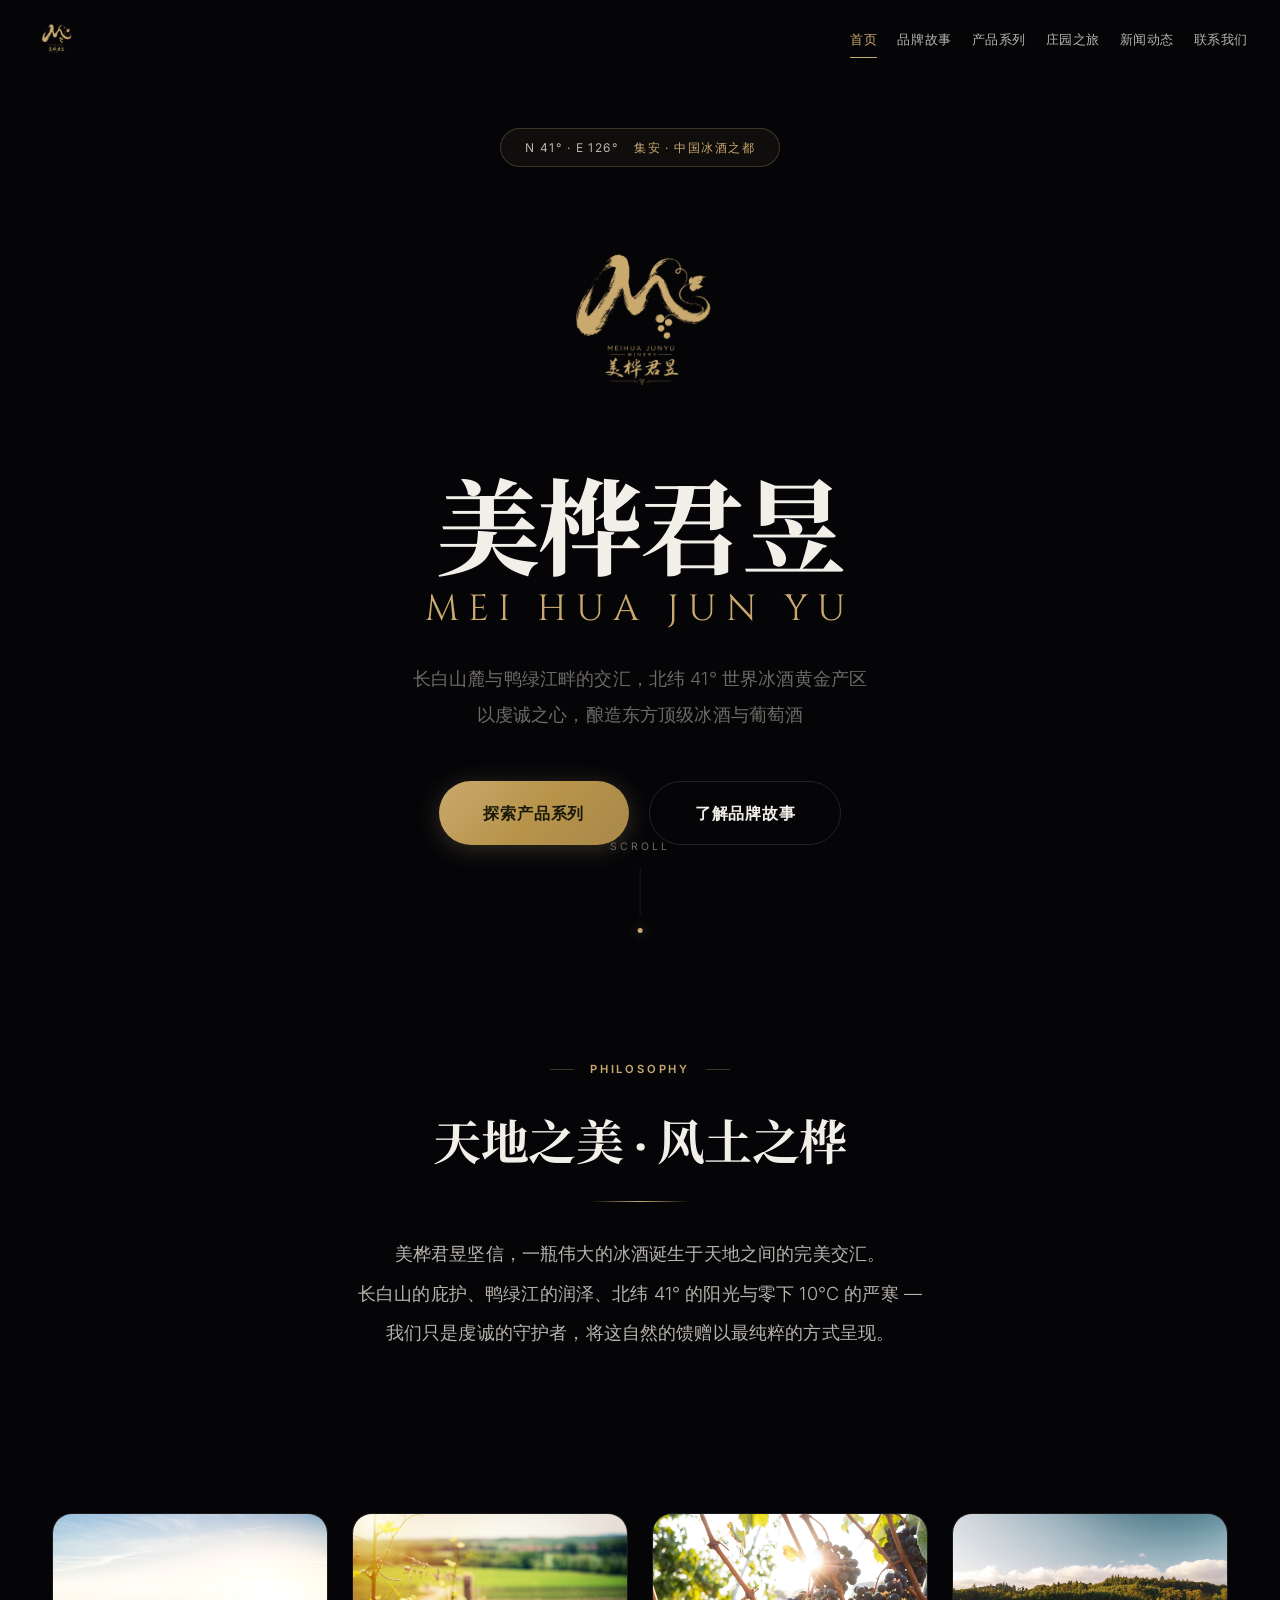
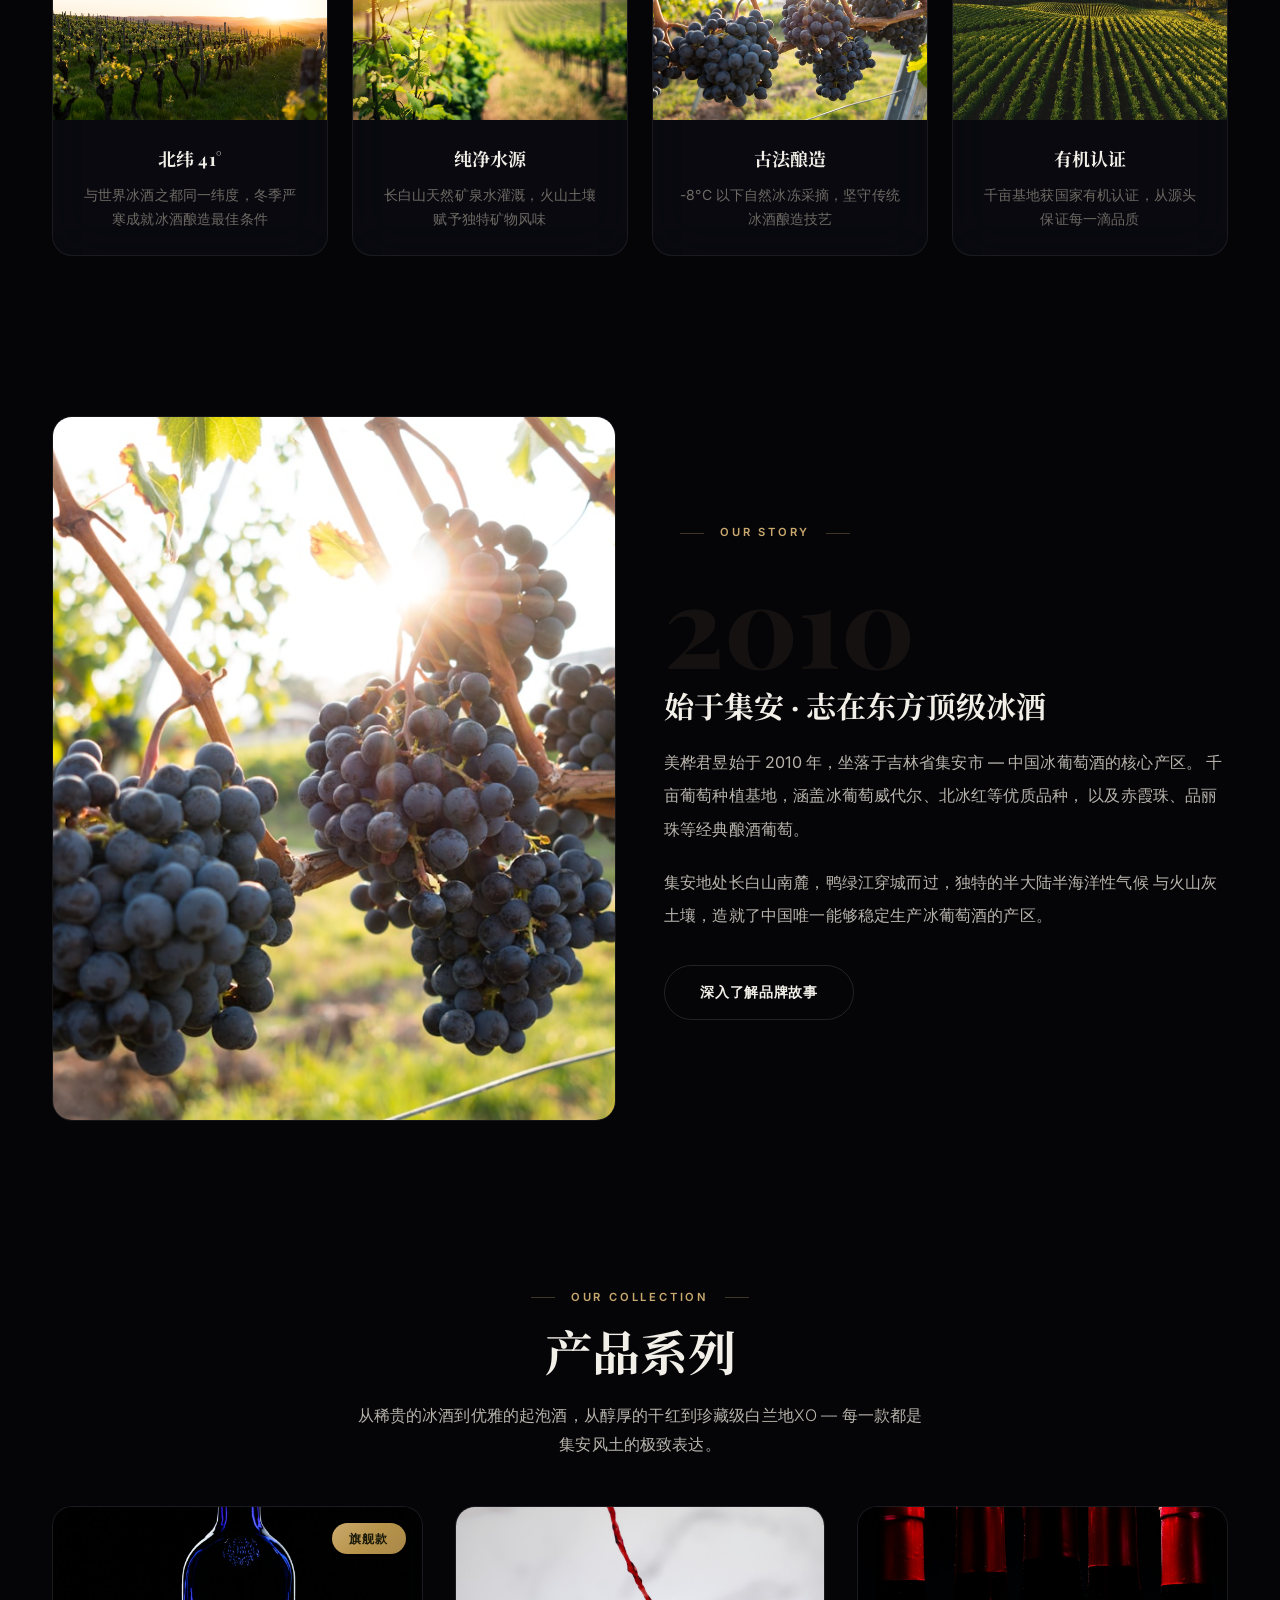
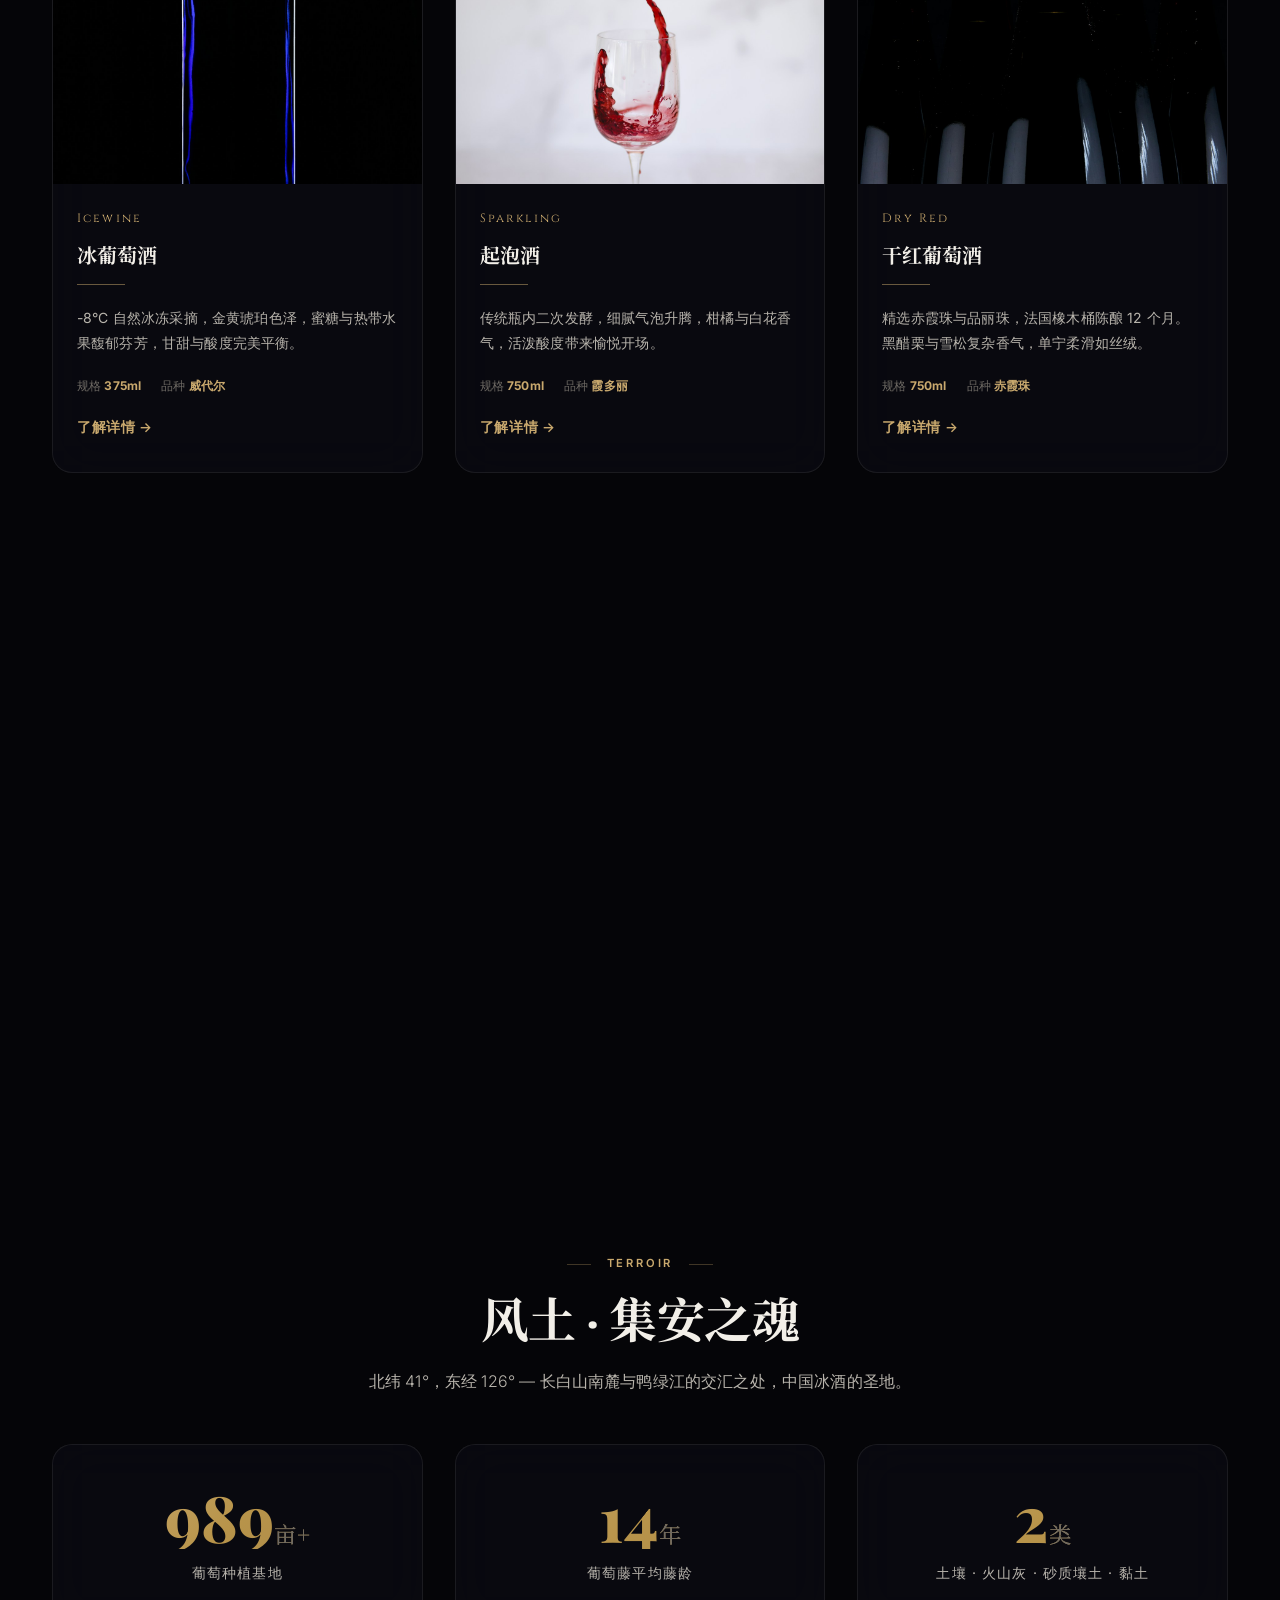
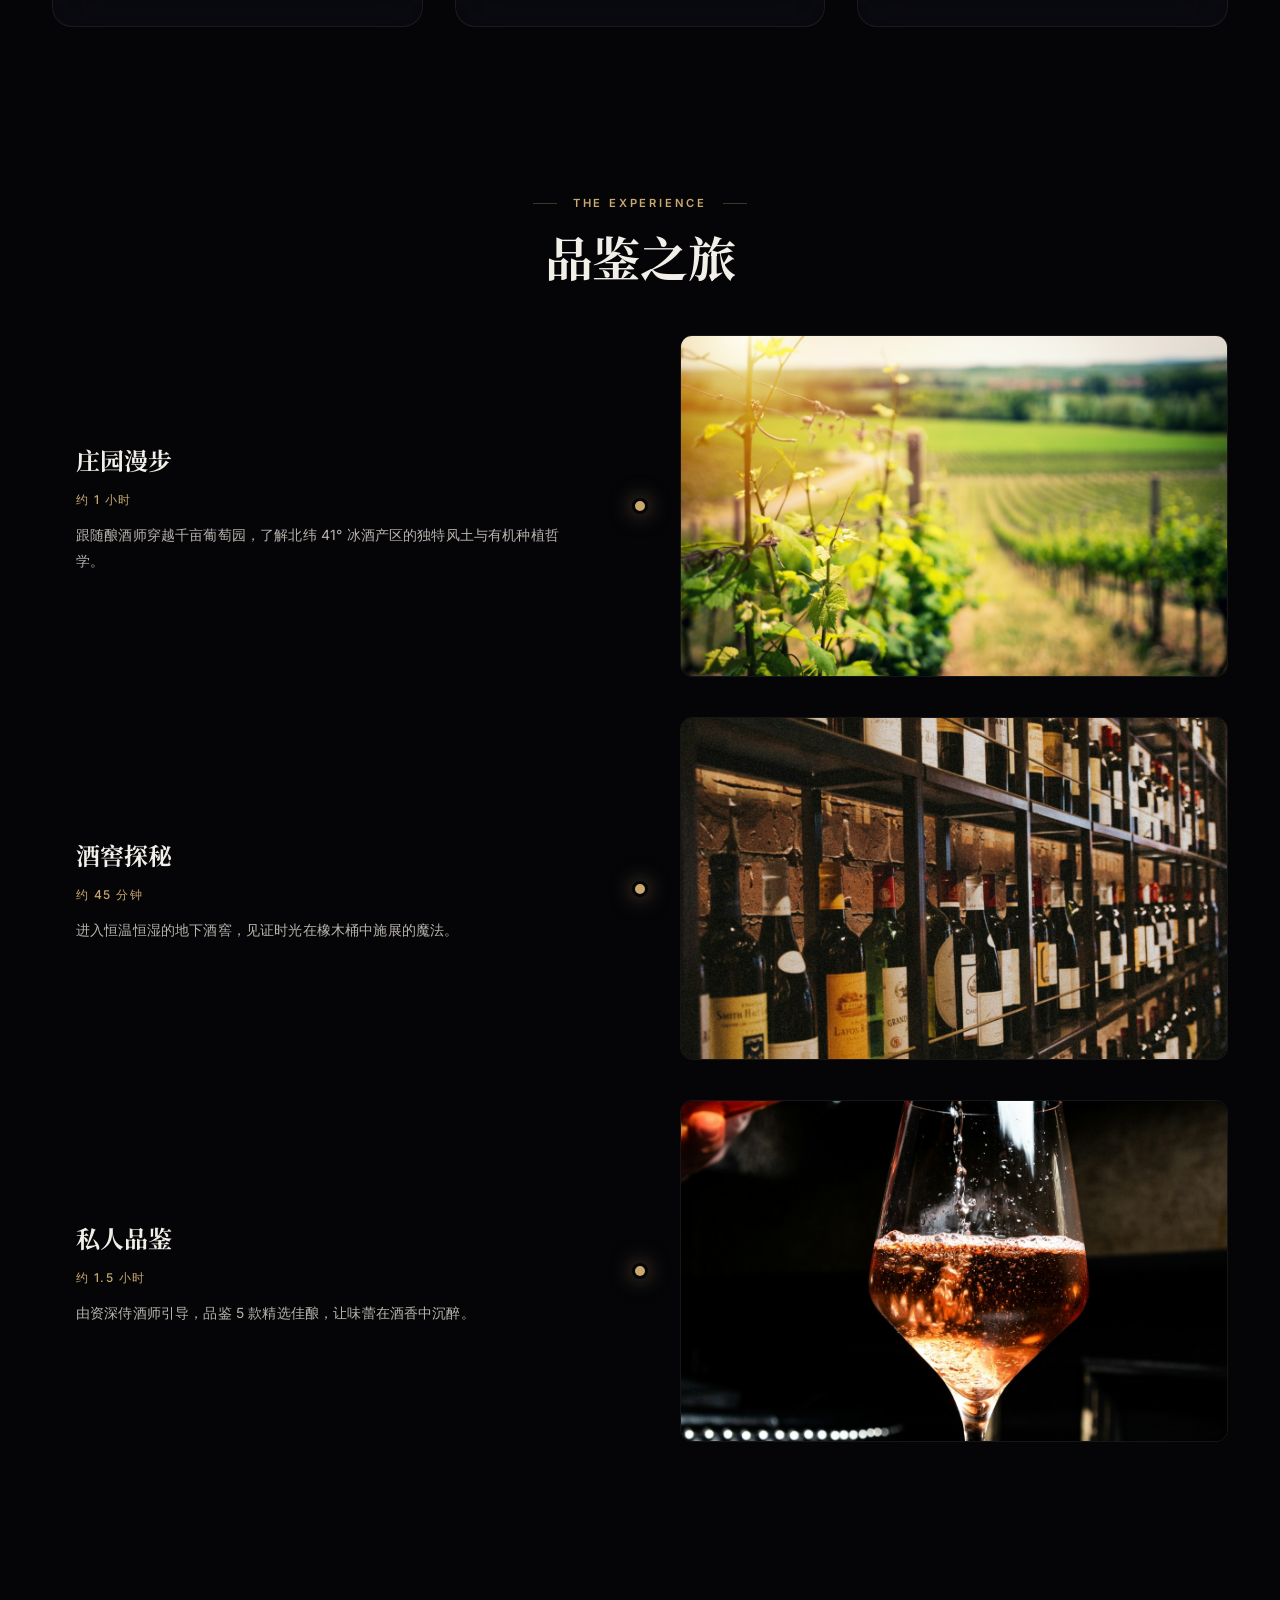
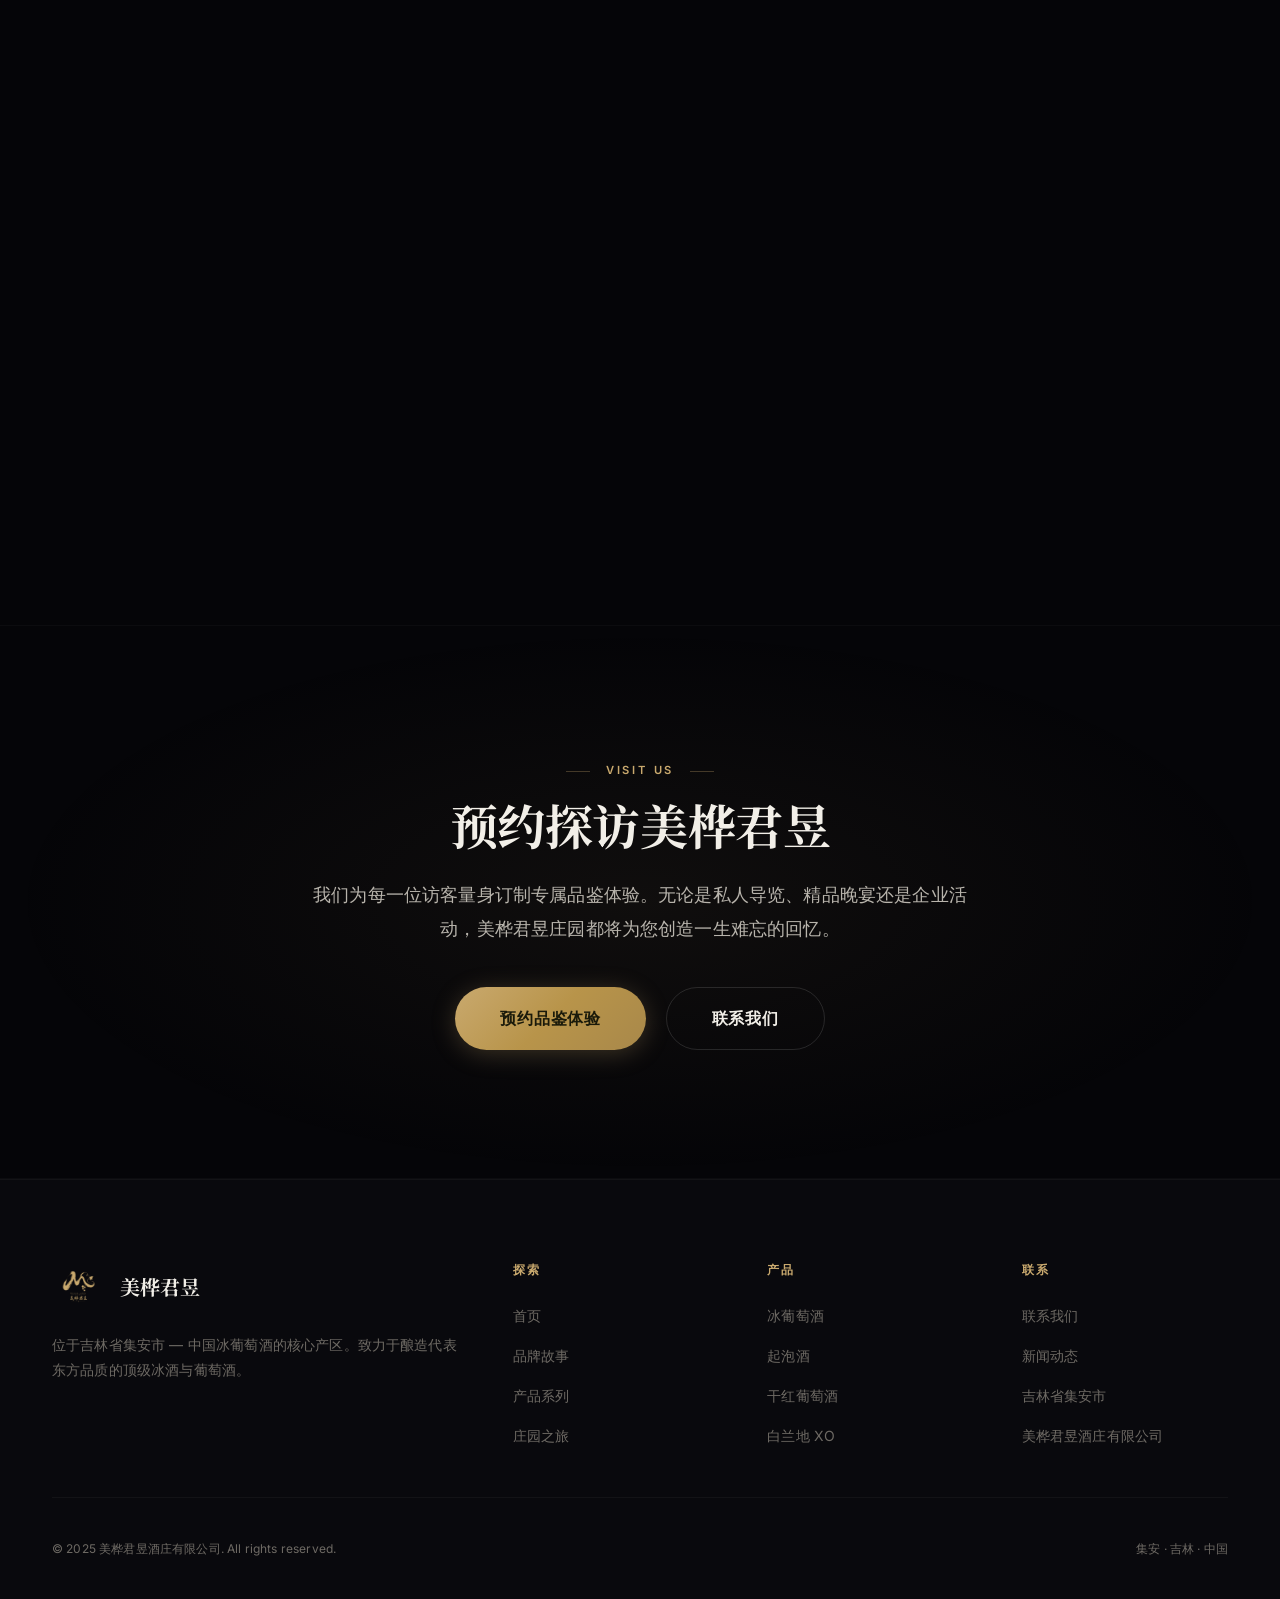
==== commit cb0b7819: "Update index.html - use gold logo v2" ====
--- a/2/index.html
+++ b/2/index.html
@@ -16,7 +16,7 @@
 
 <nav class="nav" role="navigation" aria-label="主导航">
   <div class="nav-brand">
-    <a href="index.html"><img src="img/logo-nav.png" alt="美桦君昱" class="nav-logo-img"></a>
+    <a href="index.html"><img src="img/logo-nav-v2.png" alt="美桦君昱" class="nav-logo-img"></a>
     <span class="nav-brand-text latin" style="font-size:0.75rem;color:var(--text-muted);letter-spacing:0.15em;">MEI HUA JUN YU</span>
   </div>
   <ul class="nav-links">
@@ -43,7 +43,7 @@
       <span style="color:var(--gold);">集安 · 中国冰酒之都</span>
     </div>
     <div class="hero-logo reveal reveal-delay-1">
-      <img src="img/logo-web.png" alt="美桦君昱">
+      <img src="img/logo-web-v2.png" alt="美桦君昱">
     </div>
     <h1 class="hero-title display reveal reveal-delay-2">
       <span style="display:block;">美桦君昱</span>
@@ -307,7 +307,7 @@
   <div class="container">
     <div class="footer-grid">
       <div>
-        <div class="footer-brand"><img src="img/logo-web.png" alt="美桦君昱" class="footer-logo"><span class="footer-brand-name">美桦君昱</span></div>
+        <div class="footer-brand"><img src="img/logo-web-v2.png" alt="美桦君昱" class="footer-logo"><span class="footer-brand-name">美桦君昱</span></div>
         <p class="footer-desc">位于吉林省集安市 — 中国冰葡萄酒的核心产区。致力于酿造代表东方品质的顶级冰酒与葡萄酒。</p>
       </div>
       <div><h6>探索</h6><ul><li><a href="index.html">首页</a></li><li><a href="about/index.html">品牌故事</a></li><li><a href="products/index.html">产品系列</a></li><li><a href="tourism/index.html">庄园之旅</a></li></ul></div>
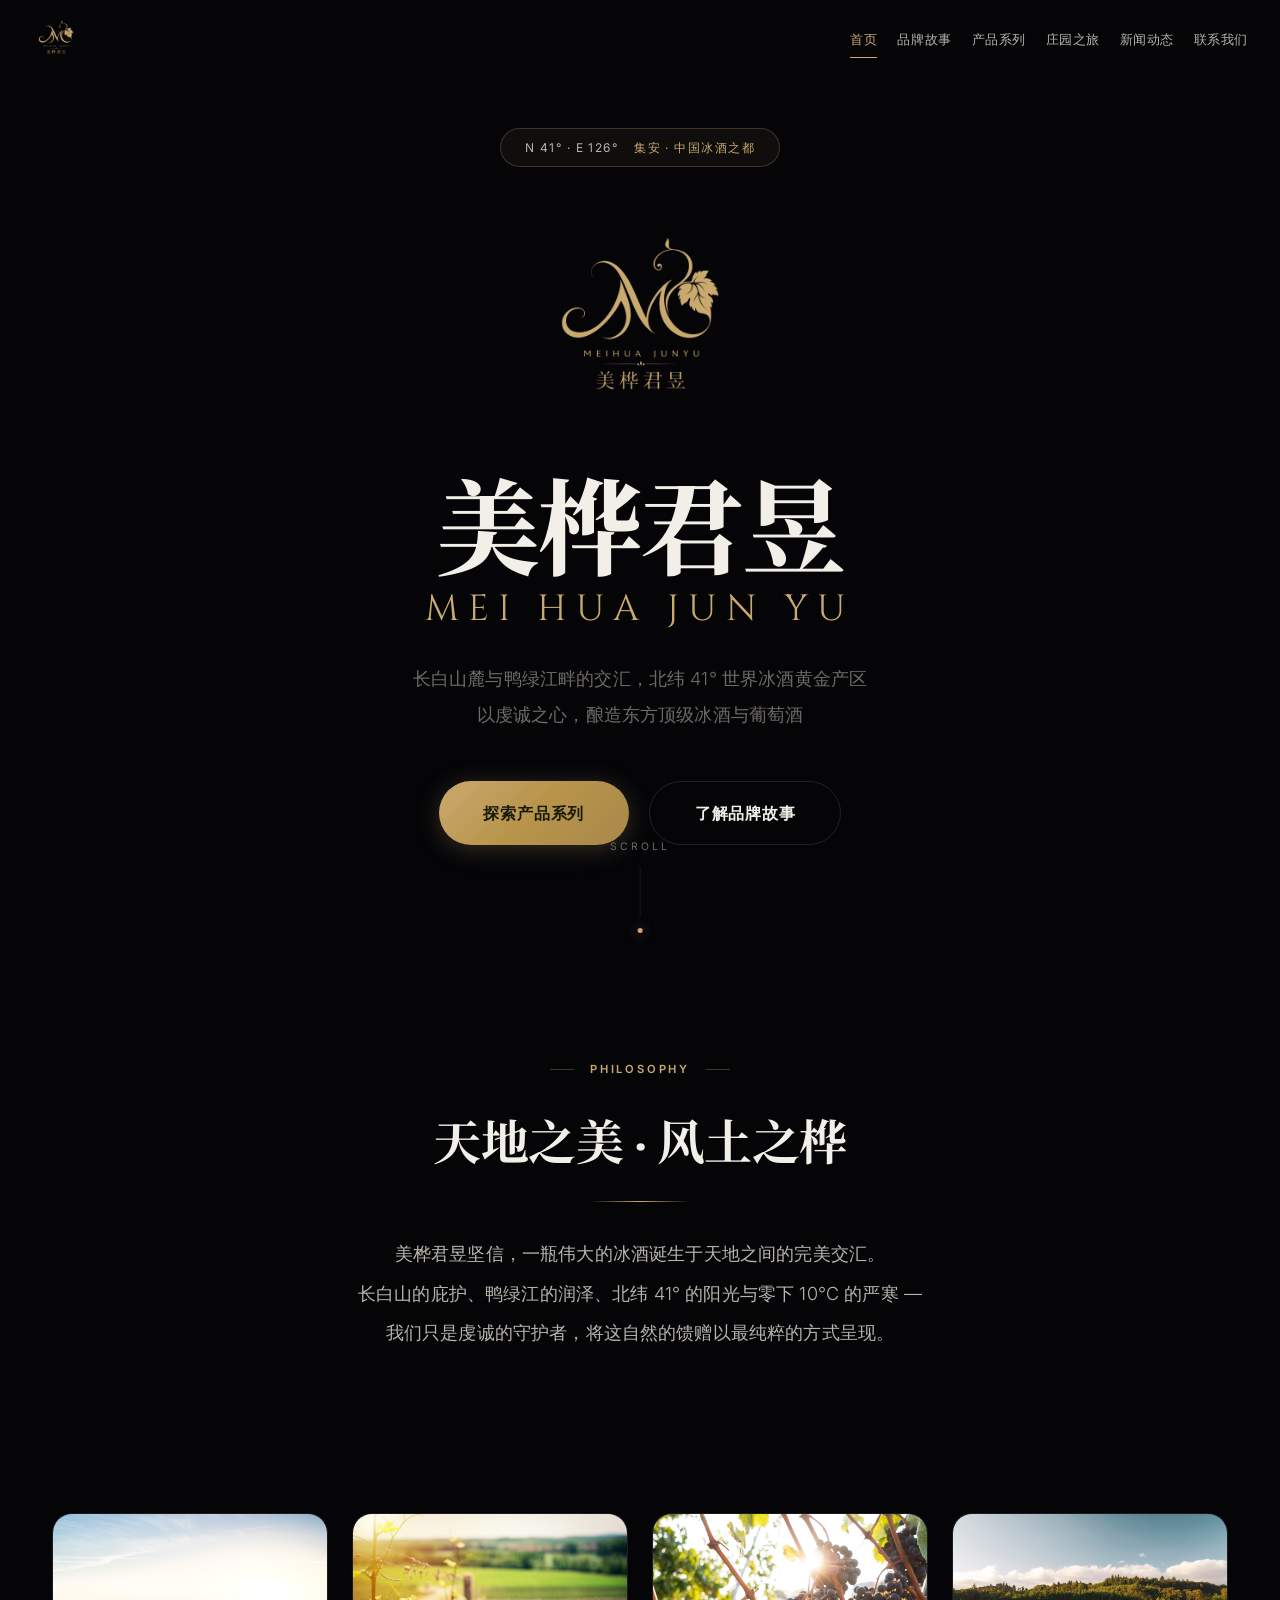
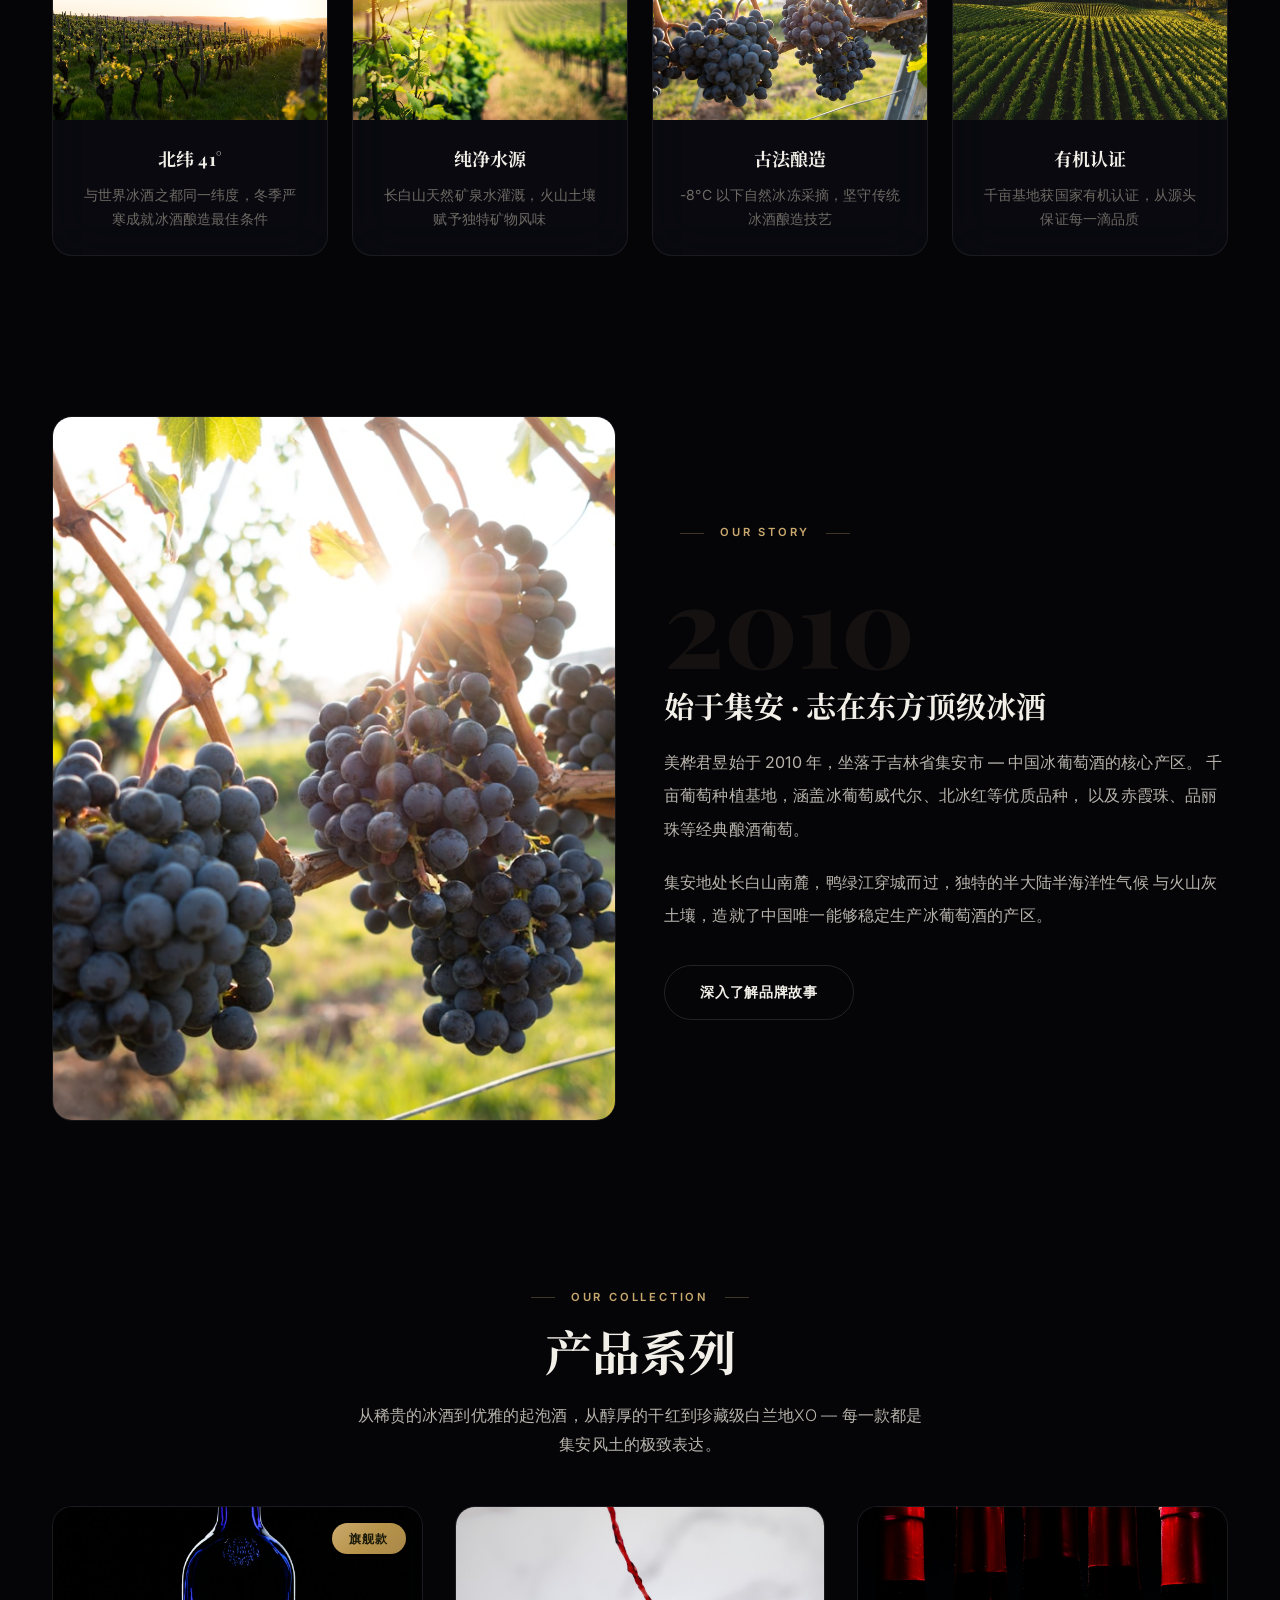
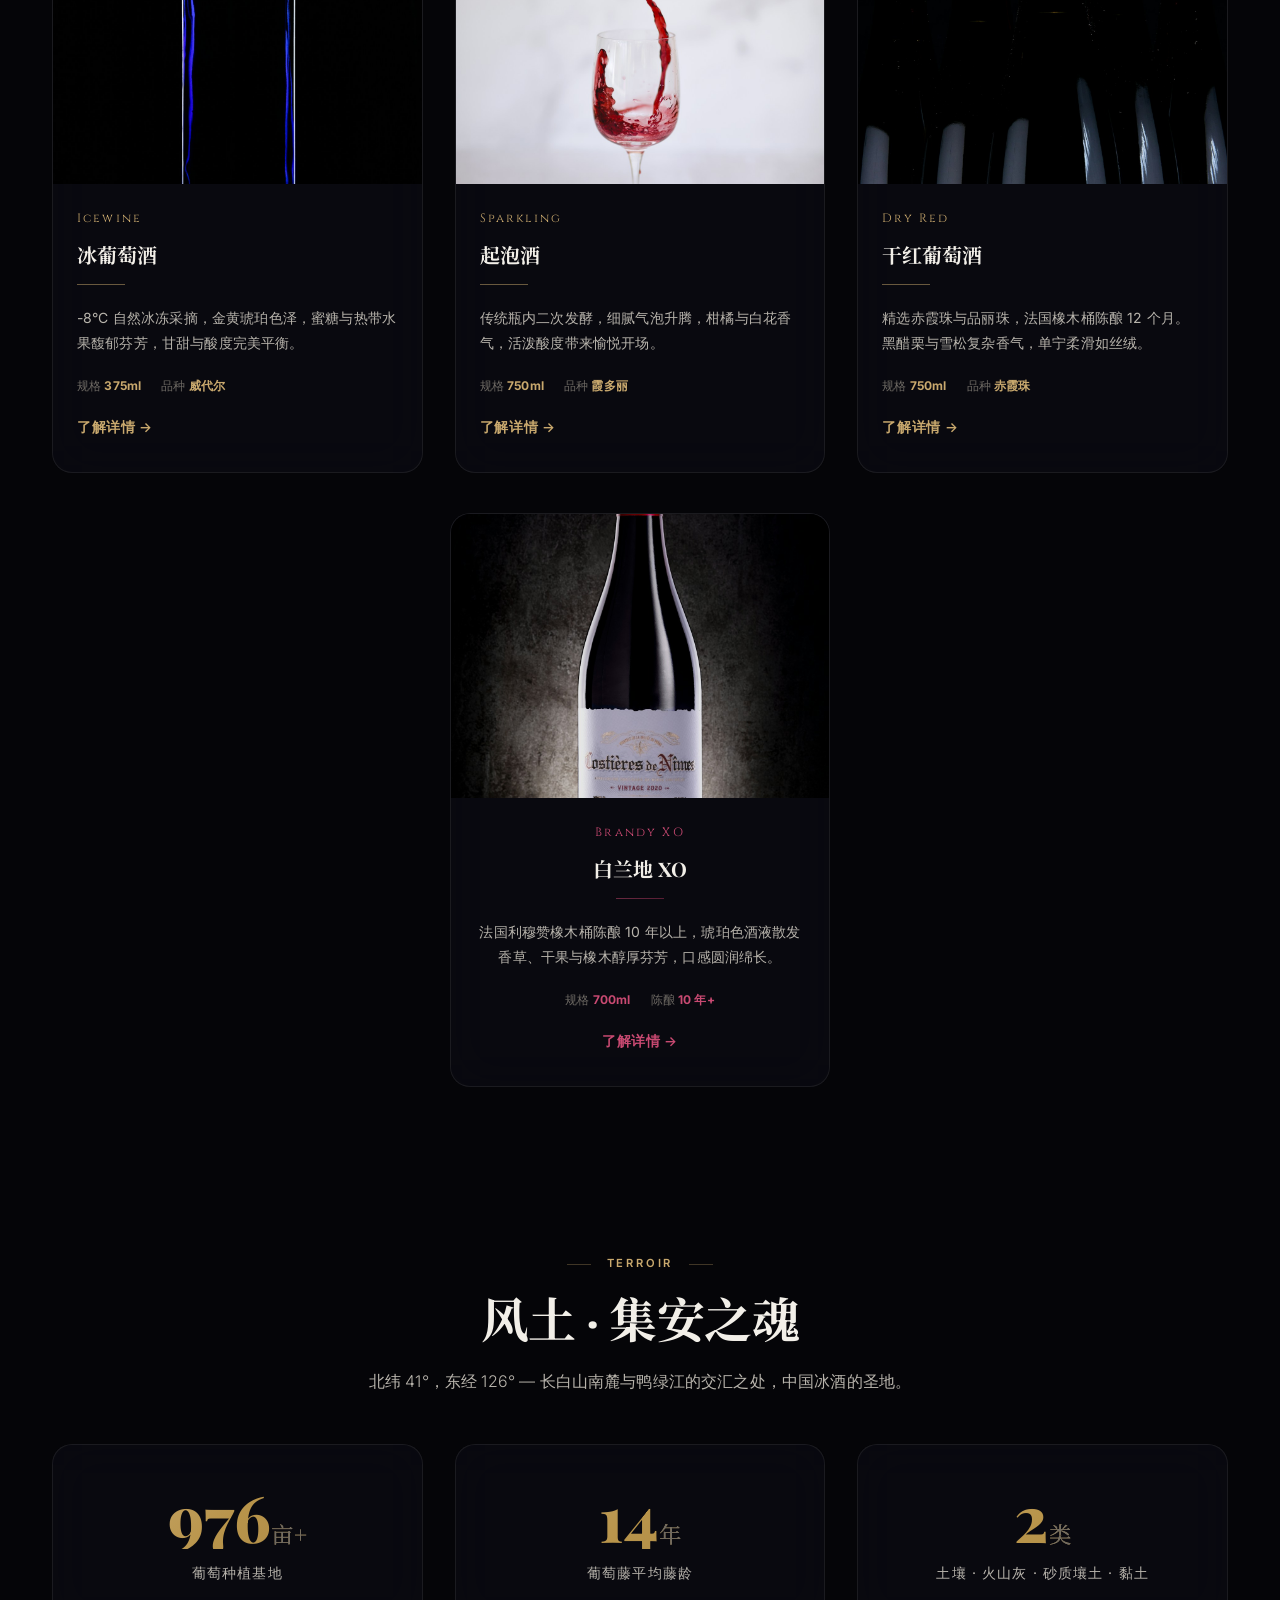
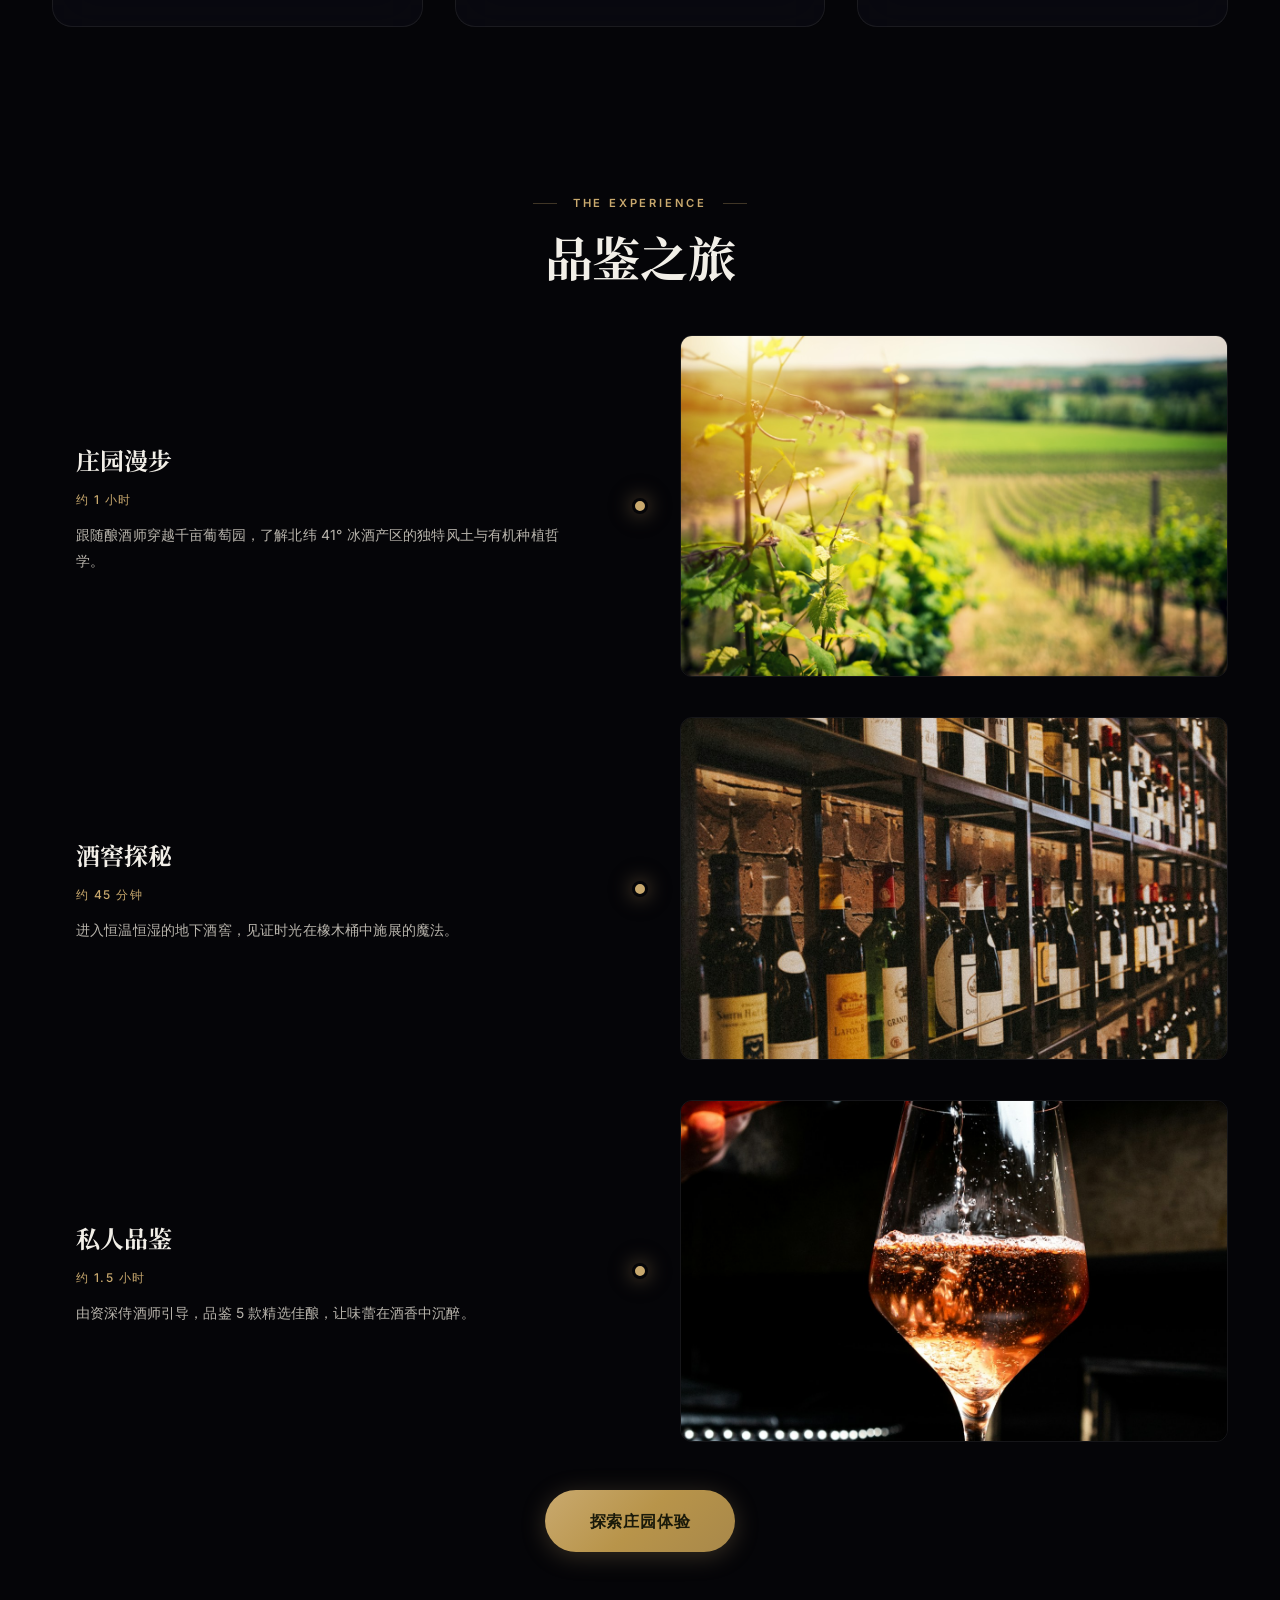
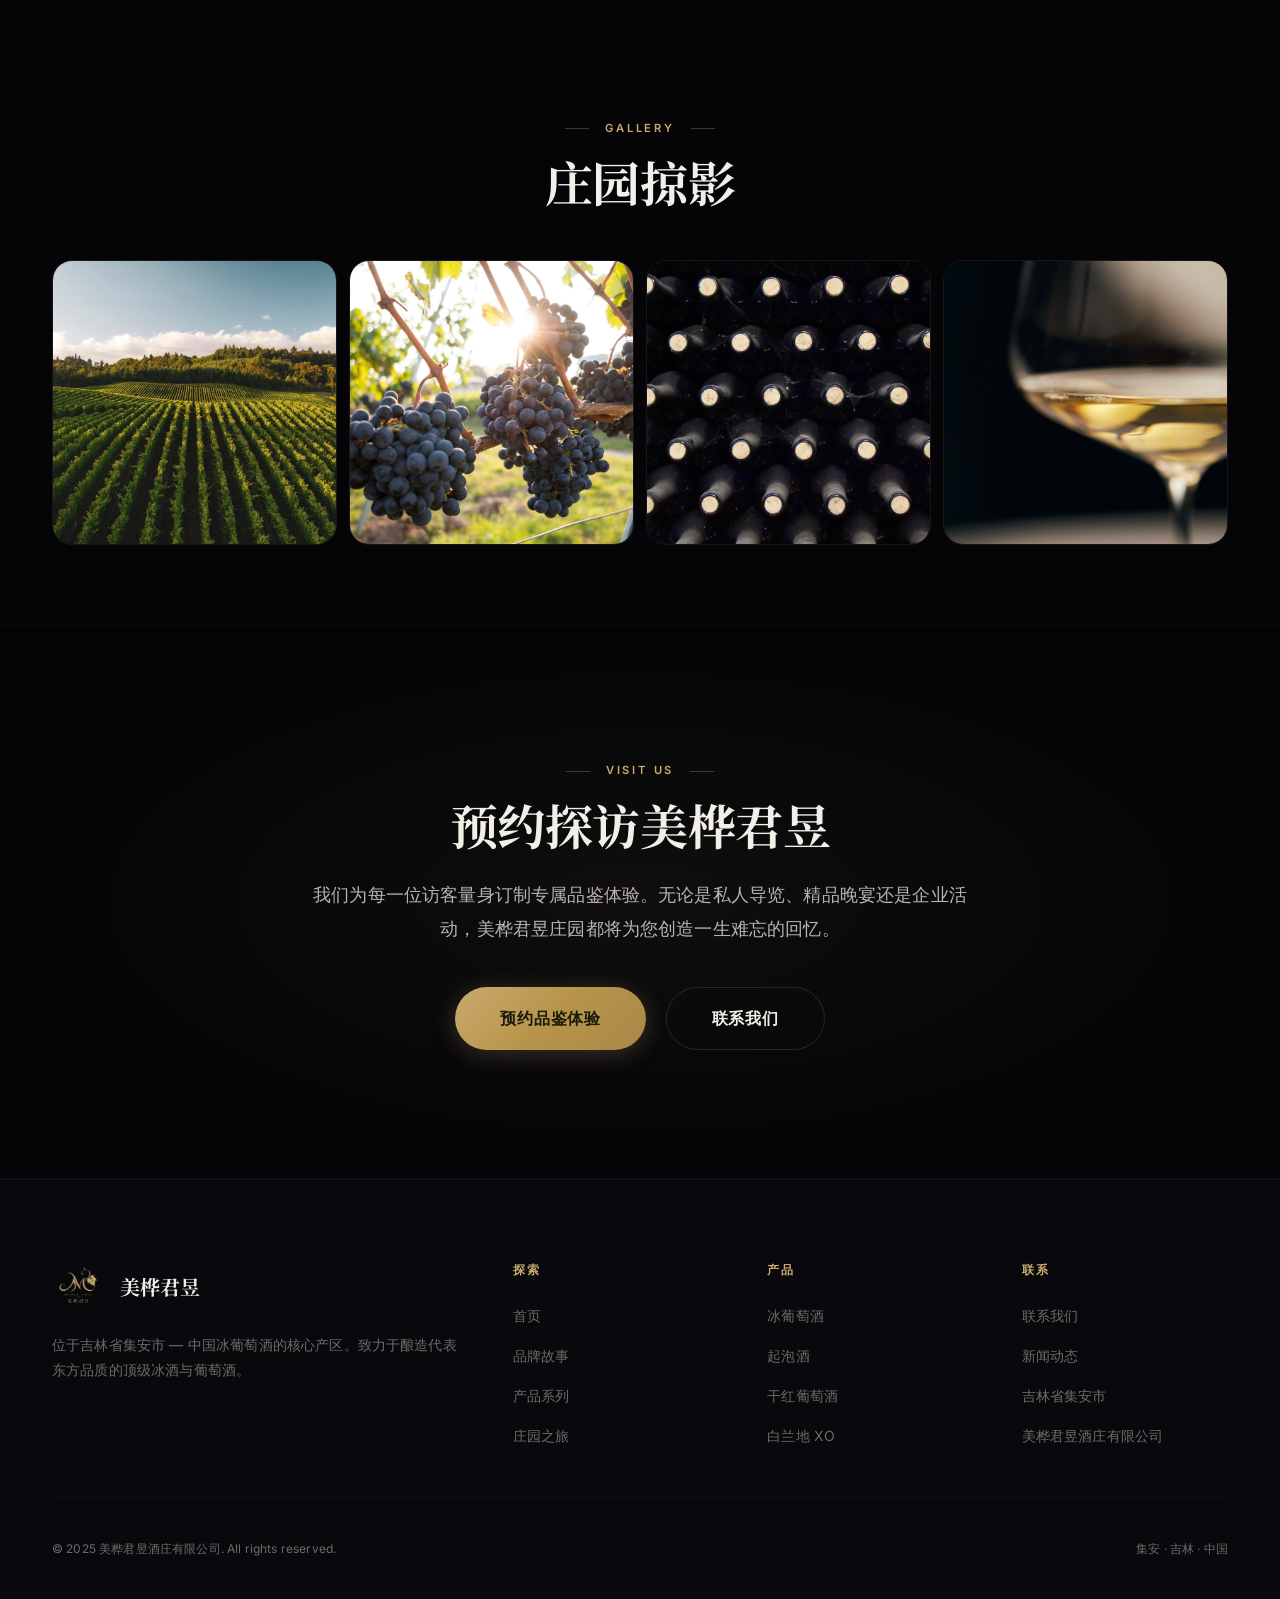
==== commit b6df5749: "Update index.html - logo v3 (correct 3.png source)" ====
--- a/2/index.html
+++ b/2/index.html
@@ -16,7 +16,7 @@
 
 <nav class="nav" role="navigation" aria-label="主导航">
   <div class="nav-brand">
-    <a href="index.html"><img src="img/logo-nav-v2.png" alt="美桦君昱" class="nav-logo-img"></a>
+    <a href="index.html"><img src="img/logo-nav-v3.png" alt="美桦君昱" class="nav-logo-img"></a>
     <span class="nav-brand-text latin" style="font-size:0.75rem;color:var(--text-muted);letter-spacing:0.15em;">MEI HUA JUN YU</span>
   </div>
   <ul class="nav-links">
@@ -43,7 +43,7 @@
       <span style="color:var(--gold);">集安 · 中国冰酒之都</span>
     </div>
     <div class="hero-logo reveal reveal-delay-1">
-      <img src="img/logo-web-v2.png" alt="美桦君昱">
+      <img src="img/logo-web-v3.png" alt="美桦君昱">
     </div>
     <h1 class="hero-title display reveal reveal-delay-2">
       <span style="display:block;">美桦君昱</span>
@@ -307,7 +307,7 @@
   <div class="container">
     <div class="footer-grid">
       <div>
-        <div class="footer-brand"><img src="img/logo-web-v2.png" alt="美桦君昱" class="footer-logo"><span class="footer-brand-name">美桦君昱</span></div>
+        <div class="footer-brand"><img src="img/logo-web-v3.png" alt="美桦君昱" class="footer-logo"><span class="footer-brand-name">美桦君昱</span></div>
         <p class="footer-desc">位于吉林省集安市 — 中国冰葡萄酒的核心产区。致力于酿造代表东方品质的顶级冰酒与葡萄酒。</p>
       </div>
       <div><h6>探索</h6><ul><li><a href="index.html">首页</a></li><li><a href="about/index.html">品牌故事</a></li><li><a href="products/index.html">产品系列</a></li><li><a href="tourism/index.html">庄园之旅</a></li></ul></div>
